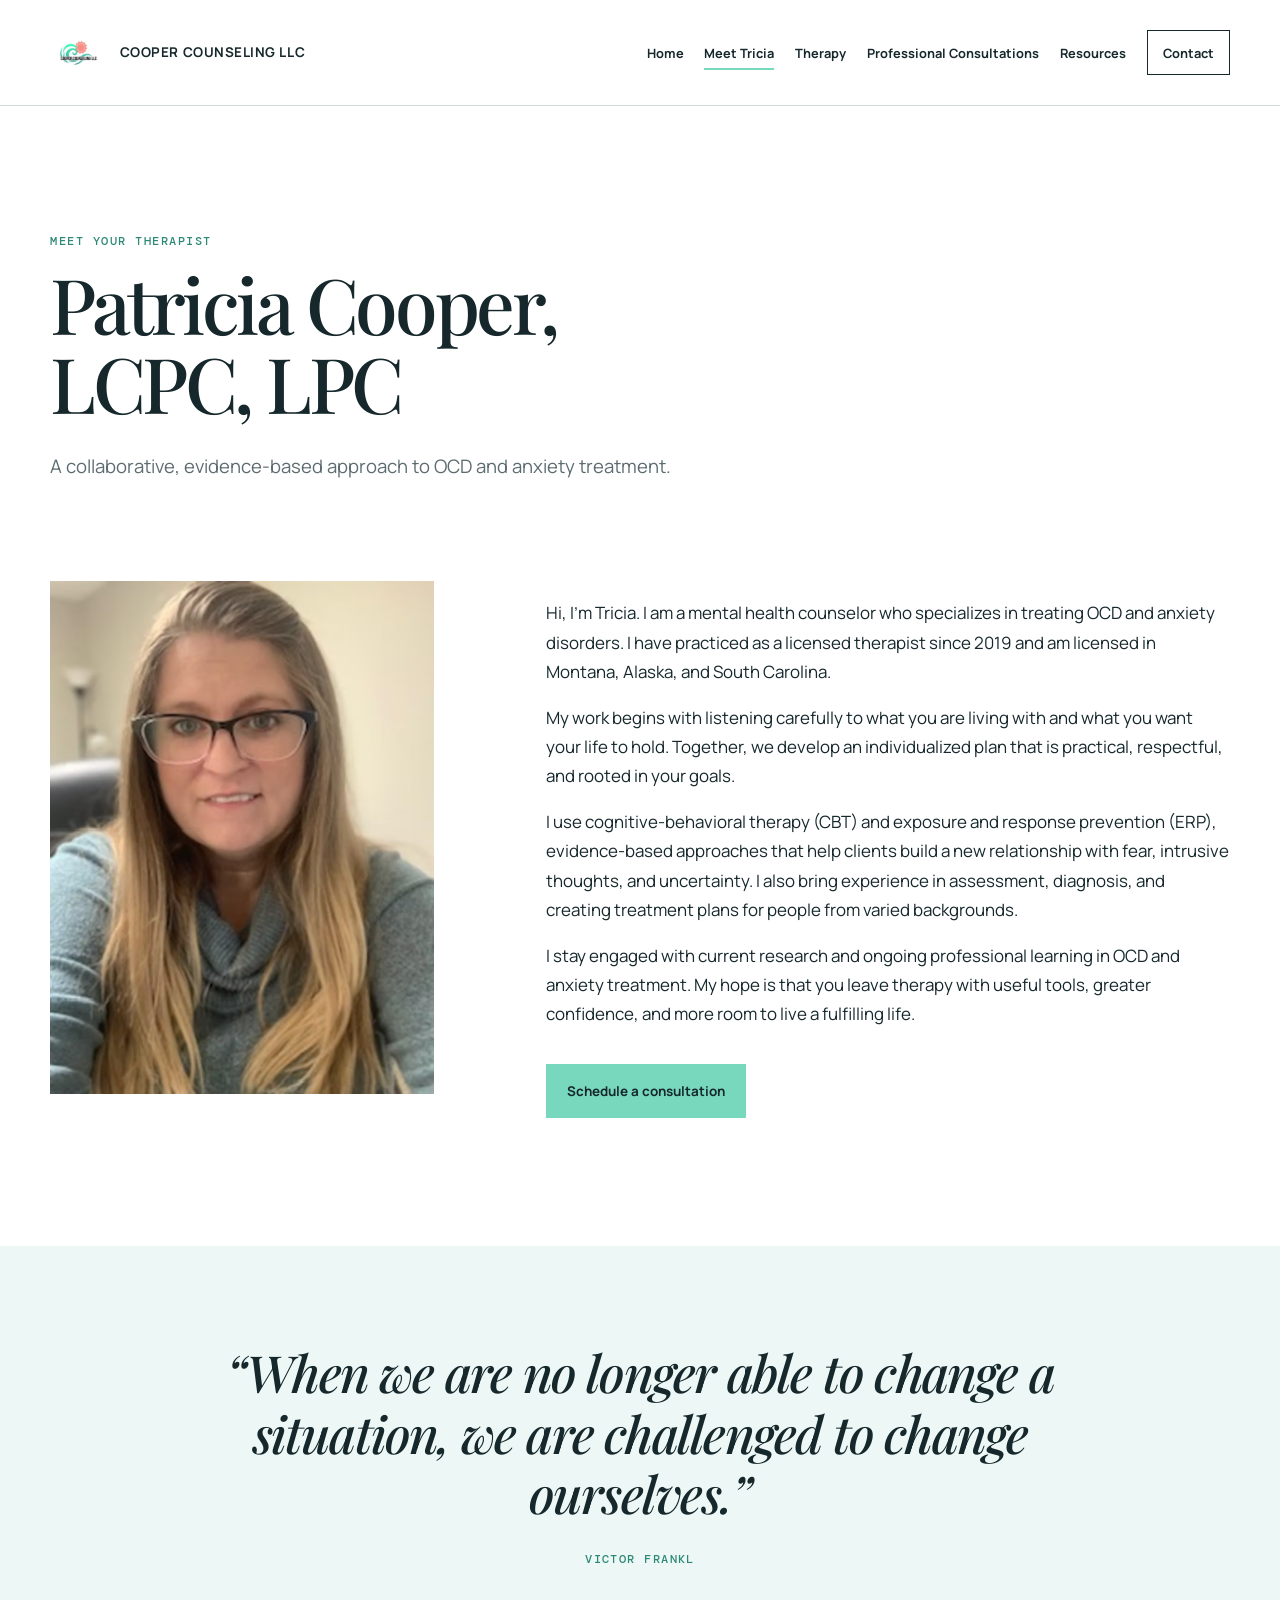
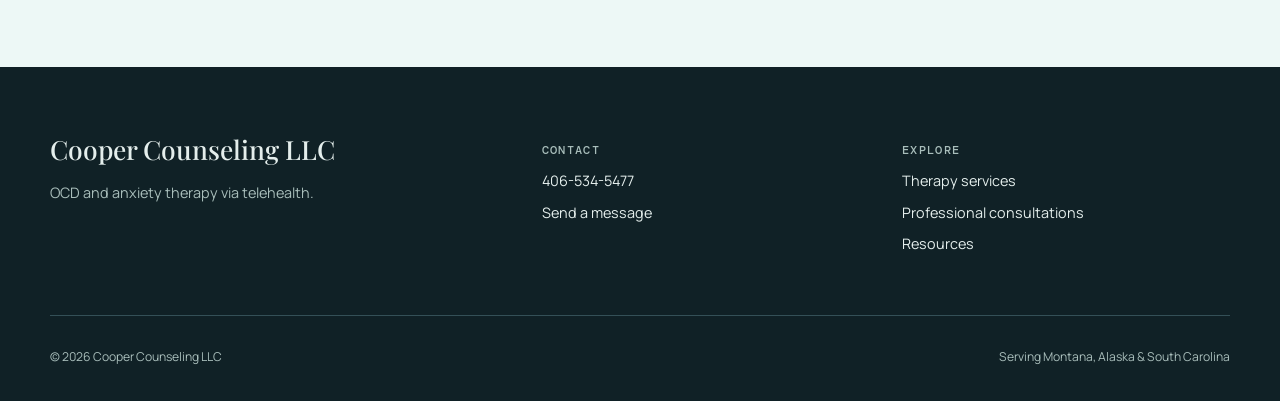
==== about.html @ 116a1104 "Build multi-page Cooper Counseling website redesign" ====
<!doctype html><html lang="en"><head><meta charset="utf-8"><meta name="viewport" content="width=device-width, initial-scale=1"><meta name="author" content="Patricia Cooper, LCPC, LPC"><meta name="description" content="Meet Patricia Cooper, LCPC, LPC, an OCD and anxiety therapist serving Montana, Alaska, and South Carolina via telehealth."><title>Meet Tricia | Cooper Counseling LLC</title><link rel="stylesheet" href="styles.css"><script defer src="script.js"></script></head><body><a class="skip-link" href="#main">Skip to content</a><header class="site-header"><a class="brand" href="index.html" aria-label="Cooper Counseling LLC home"><img src="assets/current-brand/cooper-counseling-logo.avif" alt="Cooper Counseling LLC logo"><span>Cooper Counseling LLC</span></a><button class="menu-toggle" aria-expanded="false" aria-controls="primary-nav"><span></span><span></span><span></span><span class="sr-only">Menu</span></button><nav id="primary-nav" class="primary-nav" aria-label="Primary navigation"><a href="index.html">Home</a><a class="active" href="about.html">Meet Tricia</a><a href="services.html">Therapy</a><a href="professional-consultations.html">Professional Consultations</a><a href="resources.html">Resources</a><a class="nav-cta" href="contact.html">Contact</a></nav></header><main id="main"><section class="page-hero shell"><p class="eyebrow">Meet your therapist</p><h1>Patricia Cooper,<br>LCPC, LPC</h1><p class="lead">A collaborative, evidence-based approach to OCD and anxiety treatment.</p></section><section class="shell bio-layout"><img src="assets/current-brand/patricia-cooper.avif" alt="Patricia Cooper, LCPC, LPC"><div><p>Hi, I’m Tricia. I am a mental health counselor who specializes in treating OCD and anxiety disorders. I have practiced as a licensed therapist since 2019 and am licensed in Montana, Alaska, and South Carolina.</p><p>My work begins with listening carefully to what you are living with and what you want your life to hold. Together, we develop an individualized plan that is practical, respectful, and rooted in your goals.</p><p>I use cognitive-behavioral therapy (CBT) and exposure and response prevention (ERP), evidence-based approaches that help clients build a new relationship with fear, intrusive thoughts, and uncertainty. I also bring experience in assessment, diagnosis, and creating treatment plans for people from varied backgrounds.</p><p>I stay engaged with current research and ongoing professional learning in OCD and anxiety treatment. My hope is that you leave therapy with useful tools, greater confidence, and more room to live a fulfilling life.</p><a class="button button-primary" href="contact.html">Schedule a consultation</a></div></section><section class="quote-block"><div class="shell"><p>“When we are no longer able to change a situation, we are challenged to change ourselves.”</p><cite>Victor Frankl</cite></div></section></main><footer class="site-footer"><div class="shell footer-grid"><div><a class="footer-brand" href="index.html">Cooper Counseling LLC</a><p>OCD and anxiety therapy via telehealth.</p></div><div><p class="footer-label">Contact</p><a href="tel:+14065345477">406-534-5477</a><a href="contact.html">Send a message</a></div><div><p class="footer-label">Explore</p><a href="services.html">Therapy services</a><a href="professional-consultations.html">Professional consultations</a><a href="resources.html">Resources</a></div></div><div class="shell footer-bottom"><p>© <span data-year></span> Cooper Counseling LLC</p><p>Serving Montana, Alaska &amp; South Carolina</p></div></footer></body></html>
---- styles.css ----
@import url('https://fonts.googleapis.com/css2?family=DM+Mono:wght@400;500&family=Manrope:wght@400;500;600;700&family=Playfair+Display:ital,wght@0,500;0,600;1,500&display=swap');

:root{--ink:#16282c;--muted:#5d6c70;--mint:#78d8bd;--deep-mint:#2d8976;--mist:#edf8f6;--pearl:#f8fbfa;--line:#cdddda;--white:#fff;--shell:1180px;--serif:'Playfair Display',Georgia,serif;--sans:Manrope,Arial,sans-serif;--mono:'DM Mono',monospace}*{box-sizing:border-box}html{scroll-behavior:smooth}body{margin:0;background:var(--white);color:var(--ink);font:400 1rem/1.72 var(--sans)}a{color:inherit}img{display:block;max-width:100%}.shell{width:min(var(--shell),calc(100% - 3rem));margin-inline:auto}.sr-only{position:absolute;width:1px;height:1px;margin:-1px;clip:rect(0,0,0,0);overflow:hidden}.skip-link{position:absolute;left:1rem;top:-5rem;background:var(--ink);color:#fff;padding:.65rem 1rem;z-index:30}.skip-link:focus{top:1rem}.site-header{min-height:106px;width:min(1360px,100%);padding:1rem max(2rem,calc((100% - var(--shell))/2));display:flex;align-items:center;justify-content:space-between;gap:2rem;border-bottom:1px solid var(--line);background:rgba(255,255,255,.96);position:relative;z-index:10}.brand{display:flex;align-items:center;gap:.8rem;text-decoration:none;font-weight:700;font-size:.84rem;letter-spacing:.04em;text-transform:uppercase}.brand img{width:57px;height:48px;object-fit:contain}.primary-nav{display:flex;align-items:center;gap:1.3rem;font-size:.8rem;font-weight:700}.primary-nav>a{text-decoration:none;padding:.4rem 0;position:relative}.primary-nav>a:not(.nav-cta)::after{content:"";height:2px;width:0;background:var(--mint);position:absolute;left:0;bottom:0;transition:width .2s}.primary-nav>a:hover::after,.primary-nav .active:not(.nav-cta)::after{width:100%}.nav-cta{padding:.65rem .95rem!important;border:1px solid var(--ink)}.nav-cta:hover,.nav-cta.active{background:var(--ink);color:#fff}.menu-toggle{display:none;background:none;border:0;padding:.5rem}.menu-toggle span:not(.sr-only){display:block;width:24px;height:2px;background:var(--ink);margin:5px}.hero{position:relative;min-height:650px;display:grid;align-items:center;overflow:hidden}.hero-image{position:absolute;inset:0;background:linear-gradient(90deg,rgba(12,37,38,.72),rgba(13,42,42,.31)),url('assets/current-brand/old-pier-hero.avif') center/cover}.hero-content{position:relative;color:#fff;padding:8rem 0 5rem;max-width:var(--shell)}.eyebrow{margin:0 0 1rem;color:var(--deep-mint);font:500 .73rem/1.2 var(--mono);letter-spacing:.13em;text-transform:uppercase}.hero .eyebrow{color:#b4f1dd}.hero h1,.page-hero h1{max-width:780px;margin:0;font:500 clamp(3rem,6vw,5.7rem)/1.03 var(--serif);letter-spacing:-.045em}.hero-copy{font-size:1.16rem;max-width:580px;margin:1.6rem 0 2.2rem}.button-row{display:flex;align-items:center;gap:1.25rem;flex-wrap:wrap}.button{display:inline-flex;align-items:center;justify-content:center;gap:.6rem;text-decoration:none;padding:.9rem 1.25rem;border:1px solid transparent;font-size:.84rem;font-weight:700;transition:transform .2s,background .2s}.button:hover{transform:translateY(-2px)}.button-primary{background:var(--mint);border-color:var(--mint);color:var(--ink)}.button-primary:hover{background:#9ce8d0;border-color:#9ce8d0}.button-quiet{border-color:rgba(255,255,255,.6);color:#fff}.button-light{background:#fff;color:var(--ink)}.intro{padding:9rem 0;display:grid;grid-template-columns:.86fr 1.14fr;gap:9rem}.intro h2,.section-heading h2,.feature-copy h2,.process h2,.treatment h2,.cta-panel h2,.resource-note h2{font:500 clamp(2.25rem,4vw,4rem)/1.08 var(--serif);letter-spacing:-.04em;margin:0}.intro>div:last-child{font-size:1.08rem}.text-link{font-weight:700;text-decoration:none;border-bottom:1px solid var(--ink);padding-bottom:.25rem}.soft-section{background:var(--mist);padding:7rem 0}.section-heading{max-width:660px;margin-bottom:3.4rem}.section-heading>p:last-child{color:var(--muted);font-size:1.03rem}.service-grid{display:grid;grid-template-columns:repeat(3,1fr);gap:1px;background:var(--line);border:1px solid var(--line)}.service-card{background:var(--mist);padding:2.2rem;min-height:270px;display:flex;flex-direction:column}.service-card h3{font:500 1.7rem/1.15 var(--serif);margin:.45rem 0 1rem}.service-card p:not(.service-number){color:var(--muted);margin:0 0 1.3rem}.service-card a{margin-top:auto;font-size:.84rem;font-weight:700;text-decoration:none}.service-number{font:500 .72rem var(--mono);color:var(--deep-mint);margin:0}.split-feature{padding:8rem 0;display:grid;grid-template-columns:1fr 1fr;align-items:center;gap:7rem}.split-feature img{width:100%;max-height:580px;object-fit:cover;object-position:center}.feature-copy p:not(.eyebrow){font-size:1.08rem;color:var(--muted)}.resource-strip{background:var(--ink);color:#fff;padding:4.4rem 0}.strip-layout{display:flex;align-items:center;justify-content:space-between;gap:2rem}.strip-layout h2{font:500 clamp(2rem,3vw,3.2rem)/1.1 var(--serif);margin:0;max-width:580px}.site-footer{background:#102126;color:#e4eeec;padding:4rem 0 1.3rem;font-size:.9rem}.footer-grid{display:grid;grid-template-columns:1.4fr 1fr 1fr;gap:2rem;padding-bottom:3.2rem}.footer-brand{display:block;font:500 1.65rem var(--serif);text-decoration:none}.footer-grid p{color:#a9bebb}.footer-grid a:not(.footer-brand){display:block;margin:.42rem 0;text-decoration:none}.footer-label{font:500 .72rem var(--mono)!important;letter-spacing:.12em;text-transform:uppercase}.footer-bottom{border-top:1px solid #345057;padding-top:1.2rem;display:flex;justify-content:space-between;color:#a9bebb;font-size:.76rem}.page-hero{padding:8rem 0 5rem}.page-hero .lead{max-width:650px;color:var(--muted);font-size:1.16rem;margin-top:1.8rem}.bio-layout{display:grid;grid-template-columns:minmax(280px,.72fr) 1.28fr;gap:7rem;padding-bottom:8rem}.bio-layout img{width:100%;max-height:650px;object-fit:cover}.bio-layout>div{font-size:1.06rem}.bio-layout .button{margin-top:1.2rem}.quote-block{background:var(--mist);padding:6rem 0;text-align:center}.quote-block p{max-width:900px;margin:0 auto 1.25rem;font:italic 500 clamp(2rem,4vw,3.8rem)/1.18 var(--serif);letter-spacing:-.035em}.quote-block cite{font:500 .75rem var(--mono);color:var(--deep-mint);letter-spacing:.12em;text-transform:uppercase;font-style:normal}.process{padding:3rem 0 6rem;display:grid;grid-template-columns:.8fr 1.2fr;gap:8rem}.process p{font-size:1.05rem}.treatment{padding:6.5rem 0;max-width:880px}.treatment>p:not(.eyebrow){font-size:1.1rem;color:var(--muted)}.two-column{display:grid;grid-template-columns:1fr 1fr;gap:7rem;max-width:none}.cta-panel{margin:1rem auto 8rem;background:#d8f0e9;padding:3.5rem;display:flex;align-items:center;justify-content:space-between;gap:2rem}.professional-hero{min-height:570px}.resource-list{display:grid;grid-template-columns:1fr 1fr;gap:1.5rem;padding-bottom:7rem}.resource-list article{border:1px solid var(--line);padding:3rem}.resource-list h2{font:500 2.3rem var(--serif);margin:.2rem 0 1rem}.resource-list p:not(.eyebrow){color:var(--muted);min-height:145px}.resource-note{background:var(--mist);padding:5.5rem 0}.resource-note p:last-child{max-width:780px;font-size:1.05rem;color:var(--muted)}.contact-layout{padding:7.5rem 0;display:grid;grid-template-columns:.9fr 1.1fr;gap:7rem}.contact-layout h1{font:500 clamp(3rem,5vw,5rem)/1.04 var(--serif);letter-spacing:-.04em;margin:0}.contact-layout .lead{font-size:1.1rem}.contact-layout .lead a{font-weight:700}.contact-note{border-left:3px solid var(--mint);padding:.3rem 0 .3rem 1rem;margin-top:1.7rem;color:var(--muted);font-size:.88rem}.contact-note p{margin:0}.contact-form{padding:2.2rem;background:var(--mist)}.contact-form label{display:block;font-size:.8rem;font-weight:700;margin-bottom:1.25rem}.field-row{display:grid;grid-template-columns:1fr 1fr;gap:1rem}.contact-form input,.contact-form select,.contact-form textarea{display:block;width:100%;margin-top:.45rem;border:1px solid #b8cbc7;background:#fff;color:var(--ink);padding:.8rem;font:400 1rem var(--sans)}.contact-form input:focus,.contact-form select:focus,.contact-form textarea:focus{outline:3px solid rgba(120,216,189,.45);border-color:var(--deep-mint)}.form-guidance{font-size:.78rem;color:var(--muted);margin-top:-.5rem}.form-status{min-height:1.5rem;margin:.9rem 0 0;font-weight:700;font-size:.88rem}.form-status.error{color:#9b2134}.form-status.success{color:#176a56}
@media(max-width:900px){.site-header{padding-inline:1.5rem}.menu-toggle{display:block}.primary-nav{display:none;position:absolute;top:100%;left:0;right:0;background:#fff;padding:1.4rem 1.5rem 1.8rem;border-bottom:1px solid var(--line);flex-direction:column;align-items:stretch;gap:1rem}.primary-nav.open{display:flex}.nav-cta{text-align:center}.hero{min-height:590px}.intro,.split-feature,.bio-layout,.contact-layout{grid-template-columns:1fr;gap:3rem}.intro{padding:6rem 0}.split-feature{padding:5rem 0}.split-feature img{max-height:470px}.process{grid-template-columns:1fr;gap:1.5rem}.two-column{grid-template-columns:1fr;gap:1.5rem}.footer-grid{grid-template-columns:1fr 1fr}.resource-list{grid-template-columns:1fr}.resource-list p:not(.eyebrow){min-height:0}.contact-layout{padding:5.5rem 0}}@media(max-width:620px){.shell{width:min(100% - 2.25rem,var(--shell))}.site-header{min-height:82px;padding-inline:1.1rem}.brand span{display:none}.brand img{width:54px}.hero-content{padding:7rem 0 4rem}.hero h1,.page-hero h1{font-size:clamp(2.75rem,13vw,4.2rem)}.service-grid{grid-template-columns:1fr}.service-card{min-height:220px}.strip-layout,.cta-panel{align-items:flex-start;flex-direction:column}.footer-grid{grid-template-columns:1fr;gap:1.2rem}.footer-bottom{display:block}.page-hero{padding:5rem 0 3.5rem}.bio-layout{padding-bottom:5rem}.field-row{grid-template-columns:1fr}.contact-form{padding:1.35rem}.resource-list article{padding:2rem}.soft-section{padding:5rem 0}}
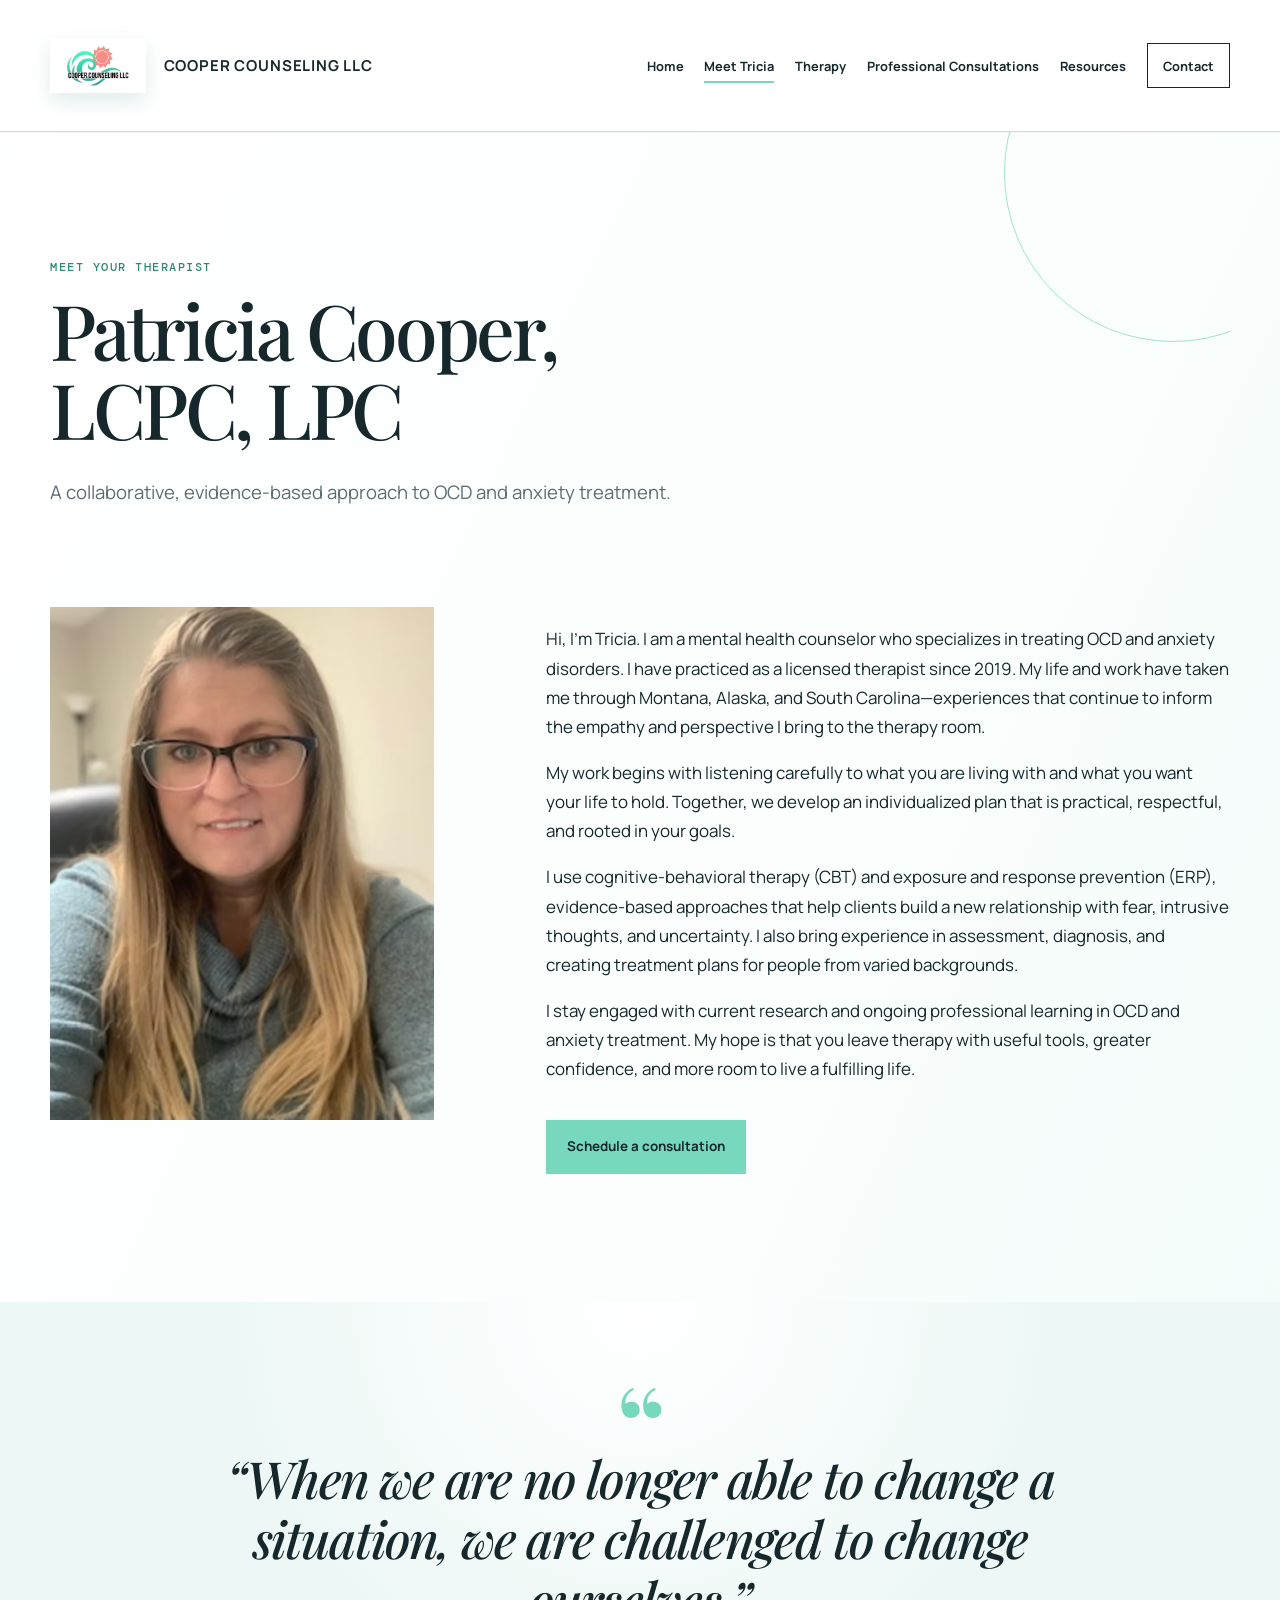
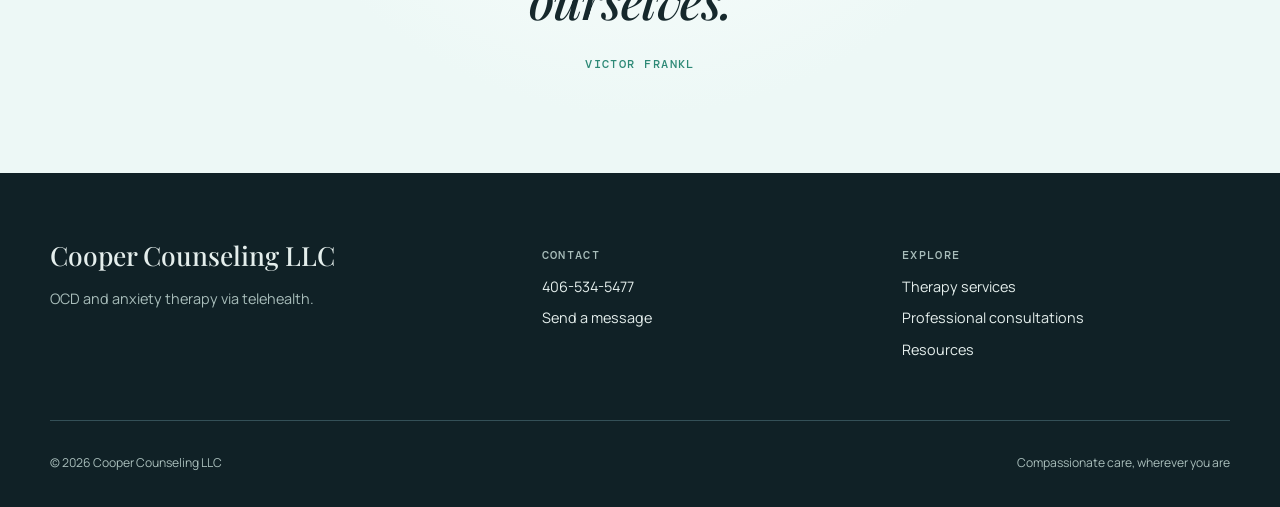
==== commit 0e857754: "Add email form delivery and search metadata assets" ====
--- a/about.html
+++ b/about.html
@@ -1 +1 @@
-<!doctype html><html lang="en"><head><meta charset="utf-8"><meta name="viewport" content="width=device-width, initial-scale=1"><meta name="author" content="Patricia Cooper, LCPC, LPC"><meta name="description" content="Meet Patricia Cooper, LCPC, LPC, an OCD and anxiety therapist serving Montana, Alaska, and South Carolina via telehealth."><title>Meet Tricia | Cooper Counseling LLC</title><link rel="stylesheet" href="styles.css"><script defer src="script.js"></script></head><body><a class="skip-link" href="#main">Skip to content</a><header class="site-header"><a class="brand" href="index.html" aria-label="Cooper Counseling LLC home"><img src="assets/current-brand/cooper-counseling-logo.avif" alt="Cooper Counseling LLC logo"><span>Cooper Counseling LLC</span></a><button class="menu-toggle" aria-expanded="false" aria-controls="primary-nav"><span></span><span></span><span></span><span class="sr-only">Menu</span></button><nav id="primary-nav" class="primary-nav" aria-label="Primary navigation"><a href="index.html">Home</a><a class="active" href="about.html">Meet Tricia</a><a href="services.html">Therapy</a><a href="professional-consultations.html">Professional Consultations</a><a href="resources.html">Resources</a><a class="nav-cta" href="contact.html">Contact</a></nav></header><main id="main"><section class="page-hero shell"><p class="eyebrow">Meet your therapist</p><h1>Patricia Cooper,<br>LCPC, LPC</h1><p class="lead">A collaborative, evidence-based approach to OCD and anxiety treatment.</p></section><section class="shell bio-layout"><img src="assets/current-brand/patricia-cooper.avif" alt="Patricia Cooper, LCPC, LPC"><div><p>Hi, I’m Tricia. I am a mental health counselor who specializes in treating OCD and anxiety disorders. I have practiced as a licensed therapist since 2019 and am licensed in Montana, Alaska, and South Carolina.</p><p>My work begins with listening carefully to what you are living with and what you want your life to hold. Together, we develop an individualized plan that is practical, respectful, and rooted in your goals.</p><p>I use cognitive-behavioral therapy (CBT) and exposure and response prevention (ERP), evidence-based approaches that help clients build a new relationship with fear, intrusive thoughts, and uncertainty. I also bring experience in assessment, diagnosis, and creating treatment plans for people from varied backgrounds.</p><p>I stay engaged with current research and ongoing professional learning in OCD and anxiety treatment. My hope is that you leave therapy with useful tools, greater confidence, and more room to live a fulfilling life.</p><a class="button button-primary" href="contact.html">Schedule a consultation</a></div></section><section class="quote-block"><div class="shell"><p>“When we are no longer able to change a situation, we are challenged to change ourselves.”</p><cite>Victor Frankl</cite></div></section></main><footer class="site-footer"><div class="shell footer-grid"><div><a class="footer-brand" href="index.html">Cooper Counseling LLC</a><p>OCD and anxiety therapy via telehealth.</p></div><div><p class="footer-label">Contact</p><a href="tel:+14065345477">406-534-5477</a><a href="contact.html">Send a message</a></div><div><p class="footer-label">Explore</p><a href="services.html">Therapy services</a><a href="professional-consultations.html">Professional consultations</a><a href="resources.html">Resources</a></div></div><div class="shell footer-bottom"><p>© <span data-year></span> Cooper Counseling LLC</p><p>Serving Montana, Alaska &amp; South Carolina</p></div></footer></body></html>
+<!doctype html><html lang="en"><head><meta charset="utf-8"><meta name="viewport" content="width=device-width, initial-scale=1"><meta name="author" content="Patricia Cooper, LCPC, LPC"><meta name="description" content="Meet Patricia Cooper, LCPC, LPC, an OCD and anxiety therapist offering compassionate telehealth care."><title>Meet Tricia | Cooper Counseling LLC</title><link rel="canonical" href="https://www.coopercounselingsc.com/about.html"><meta property="og:url" content="https://www.coopercounselingsc.com/about.html"><link rel="icon" href="favicon.ico" sizes="any"><link rel="icon" type="image/png" sizes="48x48" href="assets/site-icons/favicon-48.png"><link rel="apple-touch-icon" href="assets/site-icons/apple-touch-icon.png"><link rel="manifest" href="site.webmanifest"><meta name="theme-color" content="#16282c"><link rel="stylesheet" href="styles.css"><script defer src="script.js"></script></head><body><a class="skip-link" href="#main">Skip to content</a><header class="site-header"><a class="brand" href="index.html" aria-label="Cooper Counseling LLC home"><img src="assets/current-brand/cooper-counseling-logo.avif" alt="Cooper Counseling LLC logo"><span>Cooper Counseling LLC</span></a><button class="menu-toggle" aria-expanded="false" aria-controls="primary-nav"><span></span><span></span><span></span><span class="sr-only">Menu</span></button><nav id="primary-nav" class="primary-nav" aria-label="Primary navigation"><a href="index.html">Home</a><a class="active" href="about.html">Meet Tricia</a><a href="services.html">Therapy</a><a href="professional-consultations.html">Professional Consultations</a><a href="resources.html">Resources</a><a class="nav-cta" href="contact.html">Contact</a></nav></header><main id="main"><section class="page-hero shell"><p class="eyebrow">Meet your therapist</p><h1>Patricia Cooper,<br>LCPC, LPC</h1><p class="lead">A collaborative, evidence-based approach to OCD and anxiety treatment.</p></section><section class="shell bio-layout"><img src="assets/current-brand/patricia-cooper.avif" alt="Patricia Cooper, LCPC, LPC"><div><p>Hi, I’m Tricia. I am a mental health counselor who specializes in treating OCD and anxiety disorders. I have practiced as a licensed therapist since 2019. My life and work have taken me through Montana, Alaska, and South Carolina—experiences that continue to inform the empathy and perspective I bring to the therapy room.</p><p>My work begins with listening carefully to what you are living with and what you want your life to hold. Together, we develop an individualized plan that is practical, respectful, and rooted in your goals.</p><p>I use cognitive-behavioral therapy (CBT) and exposure and response prevention (ERP), evidence-based approaches that help clients build a new relationship with fear, intrusive thoughts, and uncertainty. I also bring experience in assessment, diagnosis, and creating treatment plans for people from varied backgrounds.</p><p>I stay engaged with current research and ongoing professional learning in OCD and anxiety treatment. My hope is that you leave therapy with useful tools, greater confidence, and more room to live a fulfilling life.</p><a class="button button-primary" href="contact.html">Schedule a consultation</a></div></section><section class="quote-block"><div class="shell"><p>“When we are no longer able to change a situation, we are challenged to change ourselves.”</p><cite>Victor Frankl</cite></div></section></main><footer class="site-footer"><div class="shell footer-grid"><div><a class="footer-brand" href="index.html">Cooper Counseling LLC</a><p>OCD and anxiety therapy via telehealth.</p></div><div><p class="footer-label">Contact</p><a href="tel:+14065345477">406-534-5477</a><a href="contact.html">Send a message</a></div><div><p class="footer-label">Explore</p><a href="services.html">Therapy services</a><a href="professional-consultations.html">Professional consultations</a><a href="resources.html">Resources</a></div></div><div class="shell footer-bottom"><p>© <span data-year></span> Cooper Counseling LLC</p><p>Compassionate care, wherever you are</p></div></footer></body></html>
--- a/styles.css
+++ b/styles.css
@@ -2,3 +2,30 @@
 
 :root{--ink:#16282c;--muted:#5d6c70;--mint:#78d8bd;--deep-mint:#2d8976;--mist:#edf8f6;--pearl:#f8fbfa;--line:#cdddda;--white:#fff;--shell:1180px;--serif:'Playfair Display',Georgia,serif;--sans:Manrope,Arial,sans-serif;--mono:'DM Mono',monospace}*{box-sizing:border-box}html{scroll-behavior:smooth}body{margin:0;background:var(--white);color:var(--ink);font:400 1rem/1.72 var(--sans)}a{color:inherit}img{display:block;max-width:100%}.shell{width:min(var(--shell),calc(100% - 3rem));margin-inline:auto}.sr-only{position:absolute;width:1px;height:1px;margin:-1px;clip:rect(0,0,0,0);overflow:hidden}.skip-link{position:absolute;left:1rem;top:-5rem;background:var(--ink);color:#fff;padding:.65rem 1rem;z-index:30}.skip-link:focus{top:1rem}.site-header{min-height:106px;width:min(1360px,100%);padding:1rem max(2rem,calc((100% - var(--shell))/2));display:flex;align-items:center;justify-content:space-between;gap:2rem;border-bottom:1px solid var(--line);background:rgba(255,255,255,.96);position:relative;z-index:10}.brand{display:flex;align-items:center;gap:.8rem;text-decoration:none;font-weight:700;font-size:.84rem;letter-spacing:.04em;text-transform:uppercase}.brand img{width:57px;height:48px;object-fit:contain}.primary-nav{display:flex;align-items:center;gap:1.3rem;font-size:.8rem;font-weight:700}.primary-nav>a{text-decoration:none;padding:.4rem 0;position:relative}.primary-nav>a:not(.nav-cta)::after{content:"";height:2px;width:0;background:var(--mint);position:absolute;left:0;bottom:0;transition:width .2s}.primary-nav>a:hover::after,.primary-nav .active:not(.nav-cta)::after{width:100%}.nav-cta{padding:.65rem .95rem!important;border:1px solid var(--ink)}.nav-cta:hover,.nav-cta.active{background:var(--ink);color:#fff}.menu-toggle{display:none;background:none;border:0;padding:.5rem}.menu-toggle span:not(.sr-only){display:block;width:24px;height:2px;background:var(--ink);margin:5px}.hero{position:relative;min-height:650px;display:grid;align-items:center;overflow:hidden}.hero-image{position:absolute;inset:0;background:linear-gradient(90deg,rgba(12,37,38,.72),rgba(13,42,42,.31)),url('assets/current-brand/old-pier-hero.avif') center/cover}.hero-content{position:relative;color:#fff;padding:8rem 0 5rem;max-width:var(--shell)}.eyebrow{margin:0 0 1rem;color:var(--deep-mint);font:500 .73rem/1.2 var(--mono);letter-spacing:.13em;text-transform:uppercase}.hero .eyebrow{color:#b4f1dd}.hero h1,.page-hero h1{max-width:780px;margin:0;font:500 clamp(3rem,6vw,5.7rem)/1.03 var(--serif);letter-spacing:-.045em}.hero-copy{font-size:1.16rem;max-width:580px;margin:1.6rem 0 2.2rem}.button-row{display:flex;align-items:center;gap:1.25rem;flex-wrap:wrap}.button{display:inline-flex;align-items:center;justify-content:center;gap:.6rem;text-decoration:none;padding:.9rem 1.25rem;border:1px solid transparent;font-size:.84rem;font-weight:700;transition:transform .2s,background .2s}.button:hover{transform:translateY(-2px)}.button-primary{background:var(--mint);border-color:var(--mint);color:var(--ink)}.button-primary:hover{background:#9ce8d0;border-color:#9ce8d0}.button-quiet{border-color:rgba(255,255,255,.6);color:#fff}.button-light{background:#fff;color:var(--ink)}.intro{padding:9rem 0;display:grid;grid-template-columns:.86fr 1.14fr;gap:9rem}.intro h2,.section-heading h2,.feature-copy h2,.process h2,.treatment h2,.cta-panel h2,.resource-note h2{font:500 clamp(2.25rem,4vw,4rem)/1.08 var(--serif);letter-spacing:-.04em;margin:0}.intro>div:last-child{font-size:1.08rem}.text-link{font-weight:700;text-decoration:none;border-bottom:1px solid var(--ink);padding-bottom:.25rem}.soft-section{background:var(--mist);padding:7rem 0}.section-heading{max-width:660px;margin-bottom:3.4rem}.section-heading>p:last-child{color:var(--muted);font-size:1.03rem}.service-grid{display:grid;grid-template-columns:repeat(3,1fr);gap:1px;background:var(--line);border:1px solid var(--line)}.service-card{background:var(--mist);padding:2.2rem;min-height:270px;display:flex;flex-direction:column}.service-card h3{font:500 1.7rem/1.15 var(--serif);margin:.45rem 0 1rem}.service-card p:not(.service-number){color:var(--muted);margin:0 0 1.3rem}.service-card a{margin-top:auto;font-size:.84rem;font-weight:700;text-decoration:none}.service-number{font:500 .72rem var(--mono);color:var(--deep-mint);margin:0}.split-feature{padding:8rem 0;display:grid;grid-template-columns:1fr 1fr;align-items:center;gap:7rem}.split-feature img{width:100%;max-height:580px;object-fit:cover;object-position:center}.feature-copy p:not(.eyebrow){font-size:1.08rem;color:var(--muted)}.resource-strip{background:var(--ink);color:#fff;padding:4.4rem 0}.strip-layout{display:flex;align-items:center;justify-content:space-between;gap:2rem}.strip-layout h2{font:500 clamp(2rem,3vw,3.2rem)/1.1 var(--serif);margin:0;max-width:580px}.site-footer{background:#102126;color:#e4eeec;padding:4rem 0 1.3rem;font-size:.9rem}.footer-grid{display:grid;grid-template-columns:1.4fr 1fr 1fr;gap:2rem;padding-bottom:3.2rem}.footer-brand{display:block;font:500 1.65rem var(--serif);text-decoration:none}.footer-grid p{color:#a9bebb}.footer-grid a:not(.footer-brand){display:block;margin:.42rem 0;text-decoration:none}.footer-label{font:500 .72rem var(--mono)!important;letter-spacing:.12em;text-transform:uppercase}.footer-bottom{border-top:1px solid #345057;padding-top:1.2rem;display:flex;justify-content:space-between;color:#a9bebb;font-size:.76rem}.page-hero{padding:8rem 0 5rem}.page-hero .lead{max-width:650px;color:var(--muted);font-size:1.16rem;margin-top:1.8rem}.bio-layout{display:grid;grid-template-columns:minmax(280px,.72fr) 1.28fr;gap:7rem;padding-bottom:8rem}.bio-layout img{width:100%;max-height:650px;object-fit:cover}.bio-layout>div{font-size:1.06rem}.bio-layout .button{margin-top:1.2rem}.quote-block{background:var(--mist);padding:6rem 0;text-align:center}.quote-block p{max-width:900px;margin:0 auto 1.25rem;font:italic 500 clamp(2rem,4vw,3.8rem)/1.18 var(--serif);letter-spacing:-.035em}.quote-block cite{font:500 .75rem var(--mono);color:var(--deep-mint);letter-spacing:.12em;text-transform:uppercase;font-style:normal}.process{padding:3rem 0 6rem;display:grid;grid-template-columns:.8fr 1.2fr;gap:8rem}.process p{font-size:1.05rem}.treatment{padding:6.5rem 0;max-width:880px}.treatment>p:not(.eyebrow){font-size:1.1rem;color:var(--muted)}.two-column{display:grid;grid-template-columns:1fr 1fr;gap:7rem;max-width:none}.cta-panel{margin:1rem auto 8rem;background:#d8f0e9;padding:3.5rem;display:flex;align-items:center;justify-content:space-between;gap:2rem}.professional-hero{min-height:570px}.resource-list{display:grid;grid-template-columns:1fr 1fr;gap:1.5rem;padding-bottom:7rem}.resource-list article{border:1px solid var(--line);padding:3rem}.resource-list h2{font:500 2.3rem var(--serif);margin:.2rem 0 1rem}.resource-list p:not(.eyebrow){color:var(--muted);min-height:145px}.resource-note{background:var(--mist);padding:5.5rem 0}.resource-note p:last-child{max-width:780px;font-size:1.05rem;color:var(--muted)}.contact-layout{padding:7.5rem 0;display:grid;grid-template-columns:.9fr 1.1fr;gap:7rem}.contact-layout h1{font:500 clamp(3rem,5vw,5rem)/1.04 var(--serif);letter-spacing:-.04em;margin:0}.contact-layout .lead{font-size:1.1rem}.contact-layout .lead a{font-weight:700}.contact-note{border-left:3px solid var(--mint);padding:.3rem 0 .3rem 1rem;margin-top:1.7rem;color:var(--muted);font-size:.88rem}.contact-note p{margin:0}.contact-form{padding:2.2rem;background:var(--mist)}.contact-form label{display:block;font-size:.8rem;font-weight:700;margin-bottom:1.25rem}.field-row{display:grid;grid-template-columns:1fr 1fr;gap:1rem}.contact-form input,.contact-form select,.contact-form textarea{display:block;width:100%;margin-top:.45rem;border:1px solid #b8cbc7;background:#fff;color:var(--ink);padding:.8rem;font:400 1rem var(--sans)}.contact-form input:focus,.contact-form select:focus,.contact-form textarea:focus{outline:3px solid rgba(120,216,189,.45);border-color:var(--deep-mint)}.form-guidance{font-size:.78rem;color:var(--muted);margin-top:-.5rem}.form-status{min-height:1.5rem;margin:.9rem 0 0;font-weight:700;font-size:.88rem}.form-status.error{color:#9b2134}.form-status.success{color:#176a56}
 @media(max-width:900px){.site-header{padding-inline:1.5rem}.menu-toggle{display:block}.primary-nav{display:none;position:absolute;top:100%;left:0;right:0;background:#fff;padding:1.4rem 1.5rem 1.8rem;border-bottom:1px solid var(--line);flex-direction:column;align-items:stretch;gap:1rem}.primary-nav.open{display:flex}.nav-cta{text-align:center}.hero{min-height:590px}.intro,.split-feature,.bio-layout,.contact-layout{grid-template-columns:1fr;gap:3rem}.intro{padding:6rem 0}.split-feature{padding:5rem 0}.split-feature img{max-height:470px}.process{grid-template-columns:1fr;gap:1.5rem}.two-column{grid-template-columns:1fr;gap:1.5rem}.footer-grid{grid-template-columns:1fr 1fr}.resource-list{grid-template-columns:1fr}.resource-list p:not(.eyebrow){min-height:0}.contact-layout{padding:5.5rem 0}}@media(max-width:620px){.shell{width:min(100% - 2.25rem,var(--shell))}.site-header{min-height:82px;padding-inline:1.1rem}.brand span{display:none}.brand img{width:54px}.hero-content{padding:7rem 0 4rem}.hero h1,.page-hero h1{font-size:clamp(2.75rem,13vw,4.2rem)}.service-grid{grid-template-columns:1fr}.service-card{min-height:220px}.strip-layout,.cta-panel{align-items:flex-start;flex-direction:column}.footer-grid{grid-template-columns:1fr;gap:1.2rem}.footer-bottom{display:block}.page-hero{padding:5rem 0 3.5rem}.bio-layout{padding-bottom:5rem}.field-row{grid-template-columns:1fr}.contact-form{padding:1.35rem}.resource-list article{padding:2rem}.soft-section{padding:5rem 0}}
+
+/* Elevated editorial details */
+body{background:linear-gradient(115deg,#fff 0%,#fbfefd 52%,#effbf8 100%)}
+.site-header{backdrop-filter:blur(16px);box-shadow:0 1px 0 rgba(22,40,44,.04)}
+.hero{isolation:isolate}
+.hero::before{content:"OCD  ·  ANXIETY";position:absolute;z-index:1;right:-.05em;bottom:-.28em;color:rgba(255,255,255,.12);font:500 clamp(4rem,12vw,12rem)/1 var(--serif);letter-spacing:-.08em;white-space:nowrap;pointer-events:none}
+.hero-image{transform:scale(1.03);animation:hero-breathe 16s ease-in-out infinite alternate}
+.hero::after{content:"";position:absolute;z-index:1;inset:0;pointer-events:none;background:radial-gradient(circle at 80% 19%,rgba(120,216,189,.34),transparent 21%),linear-gradient(120deg,transparent 0 55%,rgba(255,255,255,.08) 55% 55.15%,transparent 55.15%)}
+.hero-content{z-index:2}.hero h1{text-wrap:balance;text-shadow:0 10px 32px rgba(0,0,0,.18)}
+.hero-copy{border-left:2px solid var(--mint);padding-left:1.2rem}
+.button{position:relative;overflow:hidden;isolation:isolate}.button::before{content:"";position:absolute;inset:0;background:rgba(255,255,255,.22);transform:translateX(-102%);transition:transform .35s ease;z-index:-1}.button:hover::before{transform:translateX(0)}
+.intro,.split-feature,.process,.bio-layout,.contact-layout,.resource-list{position:relative}.intro::before{content:"01 / 06";position:absolute;right:0;top:2rem;color:var(--line);font:500 .7rem var(--mono);letter-spacing:.12em}
+.soft-section{position:relative;overflow:hidden}.soft-section::after{content:"";position:absolute;width:27rem;height:27rem;border:1px solid rgba(45,137,118,.16);border-radius:50%;right:-12rem;bottom:-18rem;pointer-events:none}.service-card{transition:transform .35s ease,box-shadow .35s ease,background .35s ease}.service-card:hover{transform:translateY(-10px);background:#fff;box-shadow:0 22px 48px rgba(31,86,77,.14)}
+.split-feature img{box-shadow:20px 20px 0 #d8f0e9;transition:transform .5s ease,box-shadow .5s ease}.split-feature:hover img{transform:translate(-5px,-5px);box-shadow:30px 30px 0 #a9e6d5}
+.resource-strip{background:linear-gradient(118deg,#102126,#1d4745 62%,#2c766a)}.resource-strip::before{content:"";display:block;position:absolute}.page-hero{position:relative;overflow:hidden}.page-hero::after{content:"";position:absolute;width:21rem;height:21rem;border:1px solid var(--mint);border-radius:50%;right:-7rem;top:-8rem;opacity:.7;pointer-events:none}.page-hero h1{position:relative;z-index:1}.page-hero .eyebrow{position:relative;z-index:1}
+.quote-block{background:radial-gradient(circle at 50% 0,#fff 0%,var(--mist) 52%)}.quote-block p::before{content:"“";display:block;color:var(--mint);font:600 7rem/.45 var(--serif)}
+.cta-panel{background:linear-gradient(118deg,#d8f0e9,#d4f7ed);border-left:5px solid var(--deep-mint);box-shadow:0 22px 45px rgba(31,86,77,.1)}
+.contact-form{box-shadow:0 18px 50px rgba(31,86,77,.11);border-top:4px solid var(--mint)}
+.form-honeypot{position:absolute!important;left:-10000px!important;width:1px!important;height:1px!important;overflow:hidden!important}.contact-form button:disabled{cursor:wait;opacity:.7}
+.resource-list article{transition:transform .3s ease,box-shadow .3s ease}.resource-list article:hover{transform:translateY(-6px);box-shadow:0 18px 38px rgba(31,86,77,.12)}
+[data-reveal]{opacity:0;transform:translateY(22px);transition:opacity .65s ease,transform .65s cubic-bezier(.2,.7,.2,1)}[data-reveal].is-visible{opacity:1;transform:translateY(0)}
+@keyframes hero-breathe{to{transform:scale(1.09) translateX(-.5%)}}@media(prefers-reduced-motion:reduce){*,*::before,*::after{scroll-behavior:auto!important;animation-duration:.01ms!important;transition-duration:.01ms!important}}
+@media(max-width:620px){.hero::before{font-size:4.5rem;right:-1.5rem;bottom:-.12rem}.intro::before{display:none}.split-feature img{box-shadow:12px 12px 0 #d8f0e9}.page-hero::after{width:13rem;height:13rem;right:-5rem;top:-5rem}}
+
+/* The logo is deliberately treated as a primary brand element. */
+.site-header{min-height:132px}.brand{gap:1.1rem;font-size:.94rem;letter-spacing:.055em}.brand img{width:96px;height:92px;filter:drop-shadow(0 8px 10px rgba(45,137,118,.15));transition:transform .3s ease,filter .3s ease}.brand:hover img{transform:rotate(-3deg) scale(1.06);filter:drop-shadow(0 12px 15px rgba(45,137,118,.24))}
+@media(max-width:620px){.site-header{min-height:96px}.brand img{width:74px;height:68px}}
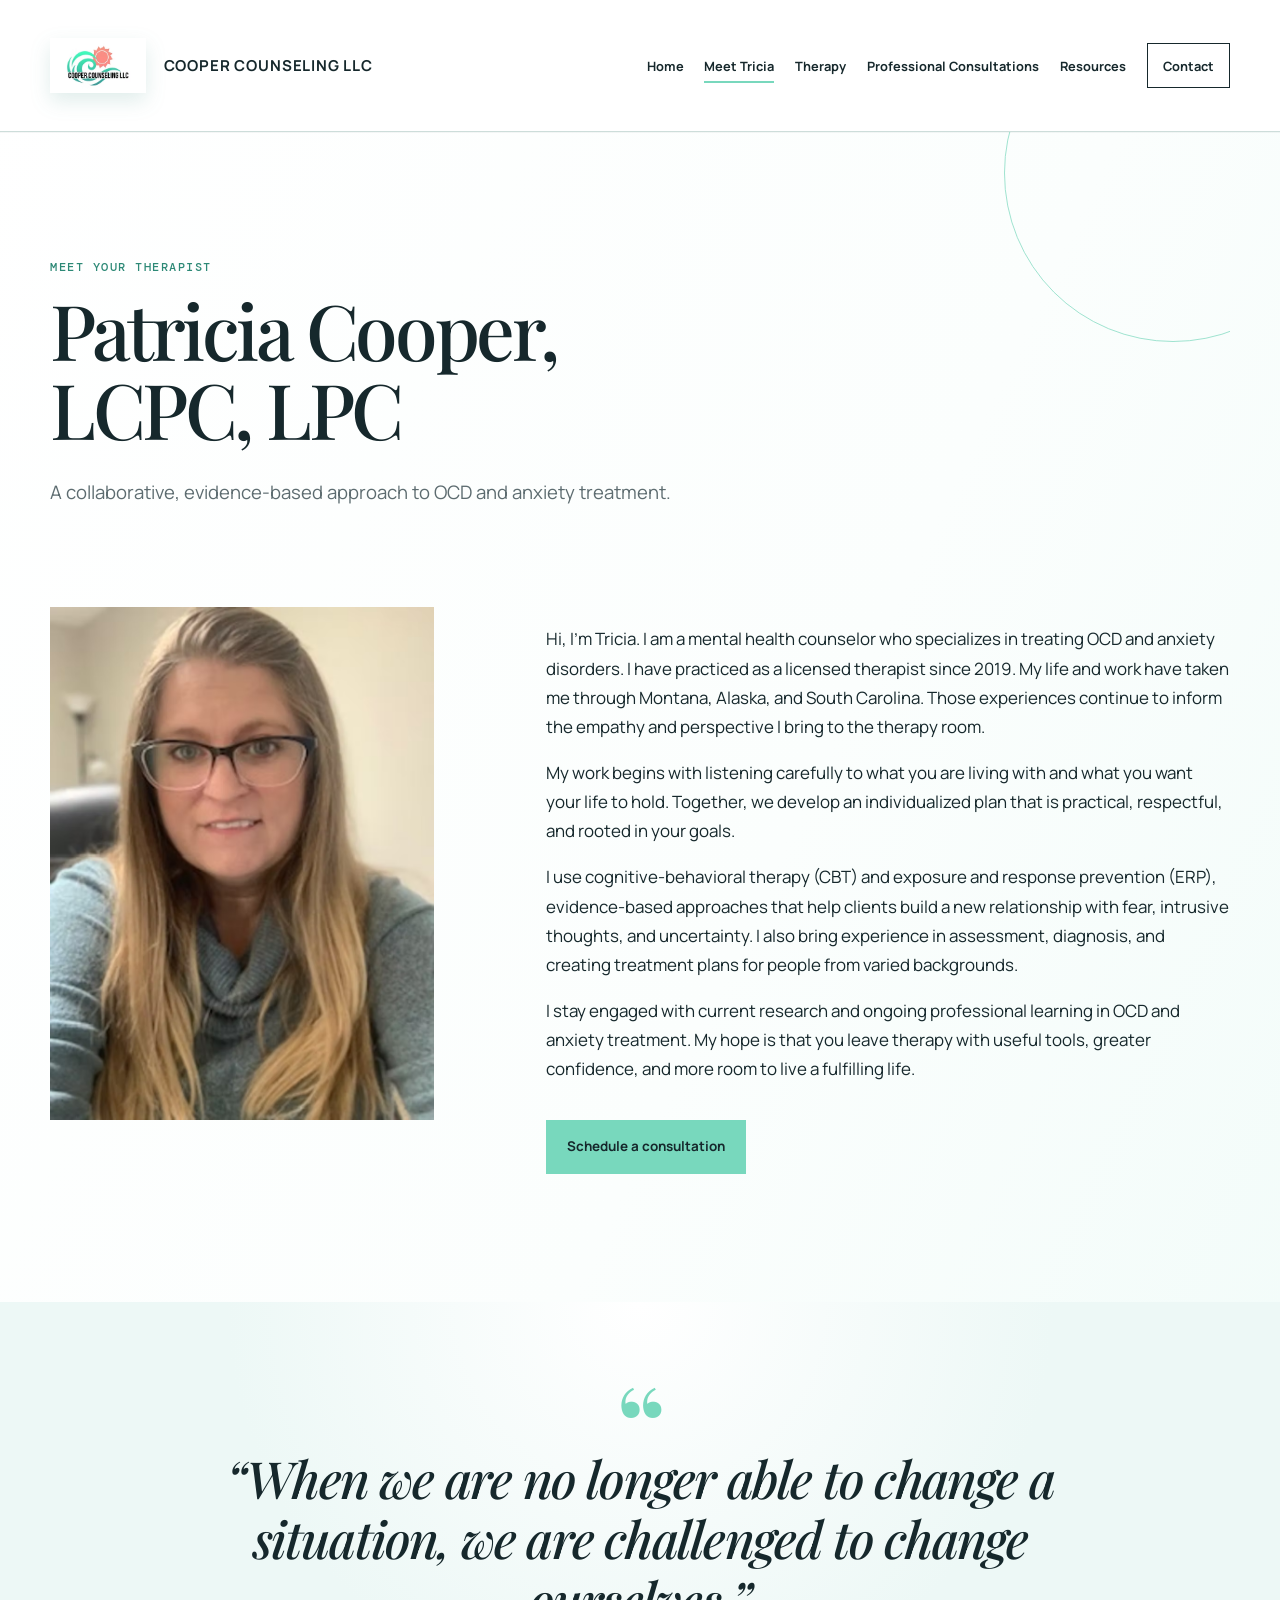
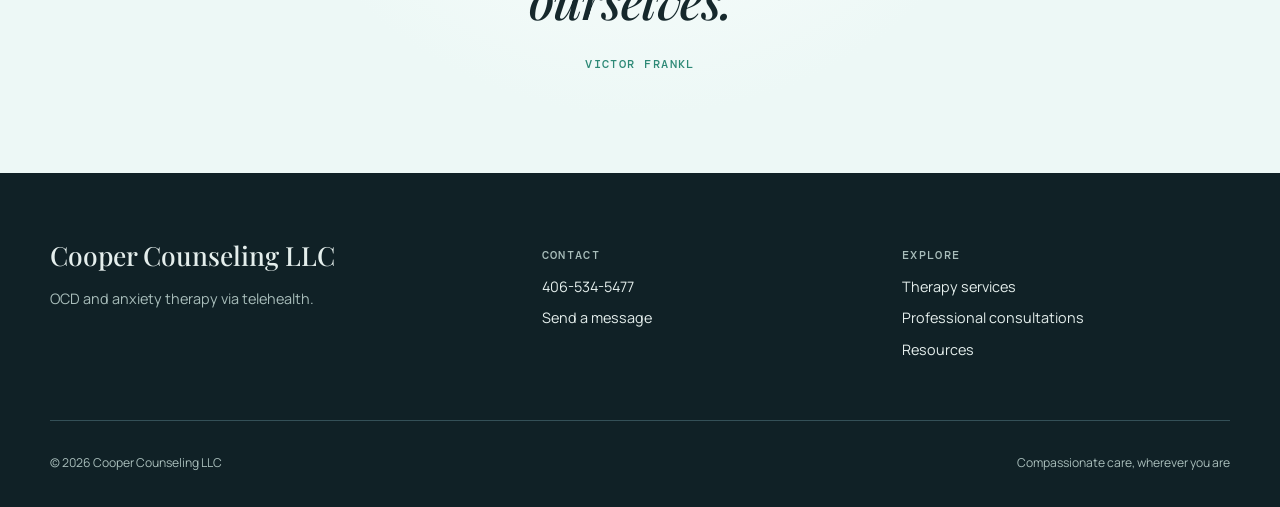
==== commit 471ace10: "Remove em dashes from site copy" ====
--- a/about.html
+++ b/about.html
@@ -1 +1 @@
-<!doctype html><html lang="en"><head><meta charset="utf-8"><meta name="viewport" content="width=device-width, initial-scale=1"><meta name="author" content="Patricia Cooper, LCPC, LPC"><meta name="description" content="Meet Patricia Cooper, LCPC, LPC, an OCD and anxiety therapist offering compassionate telehealth care."><title>Meet Tricia | Cooper Counseling LLC</title><link rel="canonical" href="https://www.coopercounselingsc.com/about.html"><meta property="og:url" content="https://www.coopercounselingsc.com/about.html"><link rel="icon" href="favicon.ico" sizes="any"><link rel="icon" type="image/png" sizes="48x48" href="assets/site-icons/favicon-48.png"><link rel="apple-touch-icon" href="assets/site-icons/apple-touch-icon.png"><link rel="manifest" href="site.webmanifest"><meta name="theme-color" content="#16282c"><link rel="stylesheet" href="styles.css"><script defer src="script.js"></script></head><body><a class="skip-link" href="#main">Skip to content</a><header class="site-header"><a class="brand" href="index.html" aria-label="Cooper Counseling LLC home"><img src="assets/current-brand/cooper-counseling-logo.avif" alt="Cooper Counseling LLC logo"><span>Cooper Counseling LLC</span></a><button class="menu-toggle" aria-expanded="false" aria-controls="primary-nav"><span></span><span></span><span></span><span class="sr-only">Menu</span></button><nav id="primary-nav" class="primary-nav" aria-label="Primary navigation"><a href="index.html">Home</a><a class="active" href="about.html">Meet Tricia</a><a href="services.html">Therapy</a><a href="professional-consultations.html">Professional Consultations</a><a href="resources.html">Resources</a><a class="nav-cta" href="contact.html">Contact</a></nav></header><main id="main"><section class="page-hero shell"><p class="eyebrow">Meet your therapist</p><h1>Patricia Cooper,<br>LCPC, LPC</h1><p class="lead">A collaborative, evidence-based approach to OCD and anxiety treatment.</p></section><section class="shell bio-layout"><img src="assets/current-brand/patricia-cooper.avif" alt="Patricia Cooper, LCPC, LPC"><div><p>Hi, I’m Tricia. I am a mental health counselor who specializes in treating OCD and anxiety disorders. I have practiced as a licensed therapist since 2019. My life and work have taken me through Montana, Alaska, and South Carolina—experiences that continue to inform the empathy and perspective I bring to the therapy room.</p><p>My work begins with listening carefully to what you are living with and what you want your life to hold. Together, we develop an individualized plan that is practical, respectful, and rooted in your goals.</p><p>I use cognitive-behavioral therapy (CBT) and exposure and response prevention (ERP), evidence-based approaches that help clients build a new relationship with fear, intrusive thoughts, and uncertainty. I also bring experience in assessment, diagnosis, and creating treatment plans for people from varied backgrounds.</p><p>I stay engaged with current research and ongoing professional learning in OCD and anxiety treatment. My hope is that you leave therapy with useful tools, greater confidence, and more room to live a fulfilling life.</p><a class="button button-primary" href="contact.html">Schedule a consultation</a></div></section><section class="quote-block"><div class="shell"><p>“When we are no longer able to change a situation, we are challenged to change ourselves.”</p><cite>Victor Frankl</cite></div></section></main><footer class="site-footer"><div class="shell footer-grid"><div><a class="footer-brand" href="index.html">Cooper Counseling LLC</a><p>OCD and anxiety therapy via telehealth.</p></div><div><p class="footer-label">Contact</p><a href="tel:+14065345477">406-534-5477</a><a href="contact.html">Send a message</a></div><div><p class="footer-label">Explore</p><a href="services.html">Therapy services</a><a href="professional-consultations.html">Professional consultations</a><a href="resources.html">Resources</a></div></div><div class="shell footer-bottom"><p>© <span data-year></span> Cooper Counseling LLC</p><p>Compassionate care, wherever you are</p></div></footer></body></html>
+<!doctype html><html lang="en"><head><meta charset="utf-8"><meta name="viewport" content="width=device-width, initial-scale=1"><meta name="author" content="Patricia Cooper, LCPC, LPC"><meta name="description" content="Meet Patricia Cooper, LCPC, LPC, an OCD and anxiety therapist offering compassionate telehealth care."><title>Meet Tricia | Cooper Counseling LLC</title><link rel="canonical" href="https://www.coopercounselingsc.com/about.html"><meta property="og:url" content="https://www.coopercounselingsc.com/about.html"><link rel="icon" href="favicon.ico" sizes="any"><link rel="icon" type="image/png" sizes="48x48" href="assets/site-icons/favicon-48.png"><link rel="apple-touch-icon" href="assets/site-icons/apple-touch-icon.png"><link rel="manifest" href="site.webmanifest"><meta name="theme-color" content="#16282c"><link rel="stylesheet" href="styles.css"><script defer src="script.js"></script></head><body><a class="skip-link" href="#main">Skip to content</a><header class="site-header"><a class="brand" href="index.html" aria-label="Cooper Counseling LLC home"><img src="assets/current-brand/cooper-counseling-logo.avif" alt="Cooper Counseling LLC logo"><span>Cooper Counseling LLC</span></a><button class="menu-toggle" aria-expanded="false" aria-controls="primary-nav"><span></span><span></span><span></span><span class="sr-only">Menu</span></button><nav id="primary-nav" class="primary-nav" aria-label="Primary navigation"><a href="index.html">Home</a><a class="active" href="about.html">Meet Tricia</a><a href="services.html">Therapy</a><a href="professional-consultations.html">Professional Consultations</a><a href="resources.html">Resources</a><a class="nav-cta" href="contact.html">Contact</a></nav></header><main id="main"><section class="page-hero shell"><p class="eyebrow">Meet your therapist</p><h1>Patricia Cooper,<br>LCPC, LPC</h1><p class="lead">A collaborative, evidence-based approach to OCD and anxiety treatment.</p></section><section class="shell bio-layout"><img src="assets/current-brand/patricia-cooper.avif" alt="Patricia Cooper, LCPC, LPC"><div><p>Hi, I’m Tricia. I am a mental health counselor who specializes in treating OCD and anxiety disorders. I have practiced as a licensed therapist since 2019. My life and work have taken me through Montana, Alaska, and South Carolina. Those experiences continue to inform the empathy and perspective I bring to the therapy room.</p><p>My work begins with listening carefully to what you are living with and what you want your life to hold. Together, we develop an individualized plan that is practical, respectful, and rooted in your goals.</p><p>I use cognitive-behavioral therapy (CBT) and exposure and response prevention (ERP), evidence-based approaches that help clients build a new relationship with fear, intrusive thoughts, and uncertainty. I also bring experience in assessment, diagnosis, and creating treatment plans for people from varied backgrounds.</p><p>I stay engaged with current research and ongoing professional learning in OCD and anxiety treatment. My hope is that you leave therapy with useful tools, greater confidence, and more room to live a fulfilling life.</p><a class="button button-primary" href="contact.html">Schedule a consultation</a></div></section><section class="quote-block"><div class="shell"><p>“When we are no longer able to change a situation, we are challenged to change ourselves.”</p><cite>Victor Frankl</cite></div></section></main><footer class="site-footer"><div class="shell footer-grid"><div><a class="footer-brand" href="index.html">Cooper Counseling LLC</a><p>OCD and anxiety therapy via telehealth.</p></div><div><p class="footer-label">Contact</p><a href="tel:+14065345477">406-534-5477</a><a href="contact.html">Send a message</a></div><div><p class="footer-label">Explore</p><a href="services.html">Therapy services</a><a href="professional-consultations.html">Professional consultations</a><a href="resources.html">Resources</a></div></div><div class="shell footer-bottom"><p>© <span data-year></span> Cooper Counseling LLC</p><p>Compassionate care, wherever you are</p></div></footer></body></html>
--- a/styles.css
+++ b/styles.css
@@ -29,3 +29,8 @@
 /* The logo is deliberately treated as a primary brand element. */
 .site-header{min-height:132px}.brand{gap:1.1rem;font-size:.94rem;letter-spacing:.055em}.brand img{width:96px;height:92px;filter:drop-shadow(0 8px 10px rgba(45,137,118,.15));transition:transform .3s ease,filter .3s ease}.brand:hover img{transform:rotate(-3deg) scale(1.06);filter:drop-shadow(0 12px 15px rgba(45,137,118,.24))}
 @media(max-width:620px){.site-header{min-height:96px}.brand img{width:74px;height:68px}}
+
+/* Therapy audiences and treatment approaches */
+.audience-section{padding-block:7rem}.audience-grid{display:grid;grid-template-columns:repeat(3,1fr);gap:1.25rem}.audience-card{position:relative;min-height:285px;padding:2.2rem;background:rgba(255,255,255,.86);border:1px solid rgba(45,137,118,.18);box-shadow:0 16px 35px rgba(31,86,77,.07);transition:transform .3s ease,box-shadow .3s ease}.audience-card:hover{transform:translateY(-6px);box-shadow:0 22px 44px rgba(31,86,77,.13)}.audience-card h3{margin:.5rem 0 1rem;font:500 1.7rem/1.15 var(--serif)}.audience-card p:not(.service-number){margin:0;color:var(--muted)}.support-note{max-width:920px;margin:1.6rem auto 0;padding:1.2rem 1.45rem;background:rgba(255,255,255,.72);border-left:4px solid var(--deep-mint);color:var(--muted)}.support-note strong{color:var(--ink)}.treatment-feature{position:relative}.treatment-feature::before{content:"I-CBT";position:absolute;right:0;top:2.5rem;color:rgba(45,137,118,.08);font:600 clamp(5rem,14vw,10rem)/1 var(--serif);letter-spacing:-.07em;pointer-events:none}.treatment-feature>*{position:relative}.deep-section{position:relative;overflow:hidden;padding:1rem 0;background:linear-gradient(120deg,#102126,#1d4745 60%,#2b7468);color:#fff}.deep-section::after{content:"ACT";position:absolute;right:-.03em;bottom:-.2em;color:rgba(255,255,255,.055);font:600 clamp(8rem,22vw,17rem)/1 var(--serif);letter-spacing:-.08em;pointer-events:none}.deep-section .treatment{position:relative;z-index:1}.deep-section .eyebrow{color:#b4f1dd}.deep-section .treatment>p:not(.eyebrow){color:#dceae7}
+@media(max-width:900px){.audience-grid{grid-template-columns:1fr}.audience-card{min-height:0}.treatment-feature::before{top:1rem}}
+@media(max-width:620px){.audience-section{padding-block:5rem}.audience-card{padding:1.7rem}.support-note{margin-top:1.25rem}.deep-section{padding:0}.treatment-feature::before{font-size:4.5rem}}
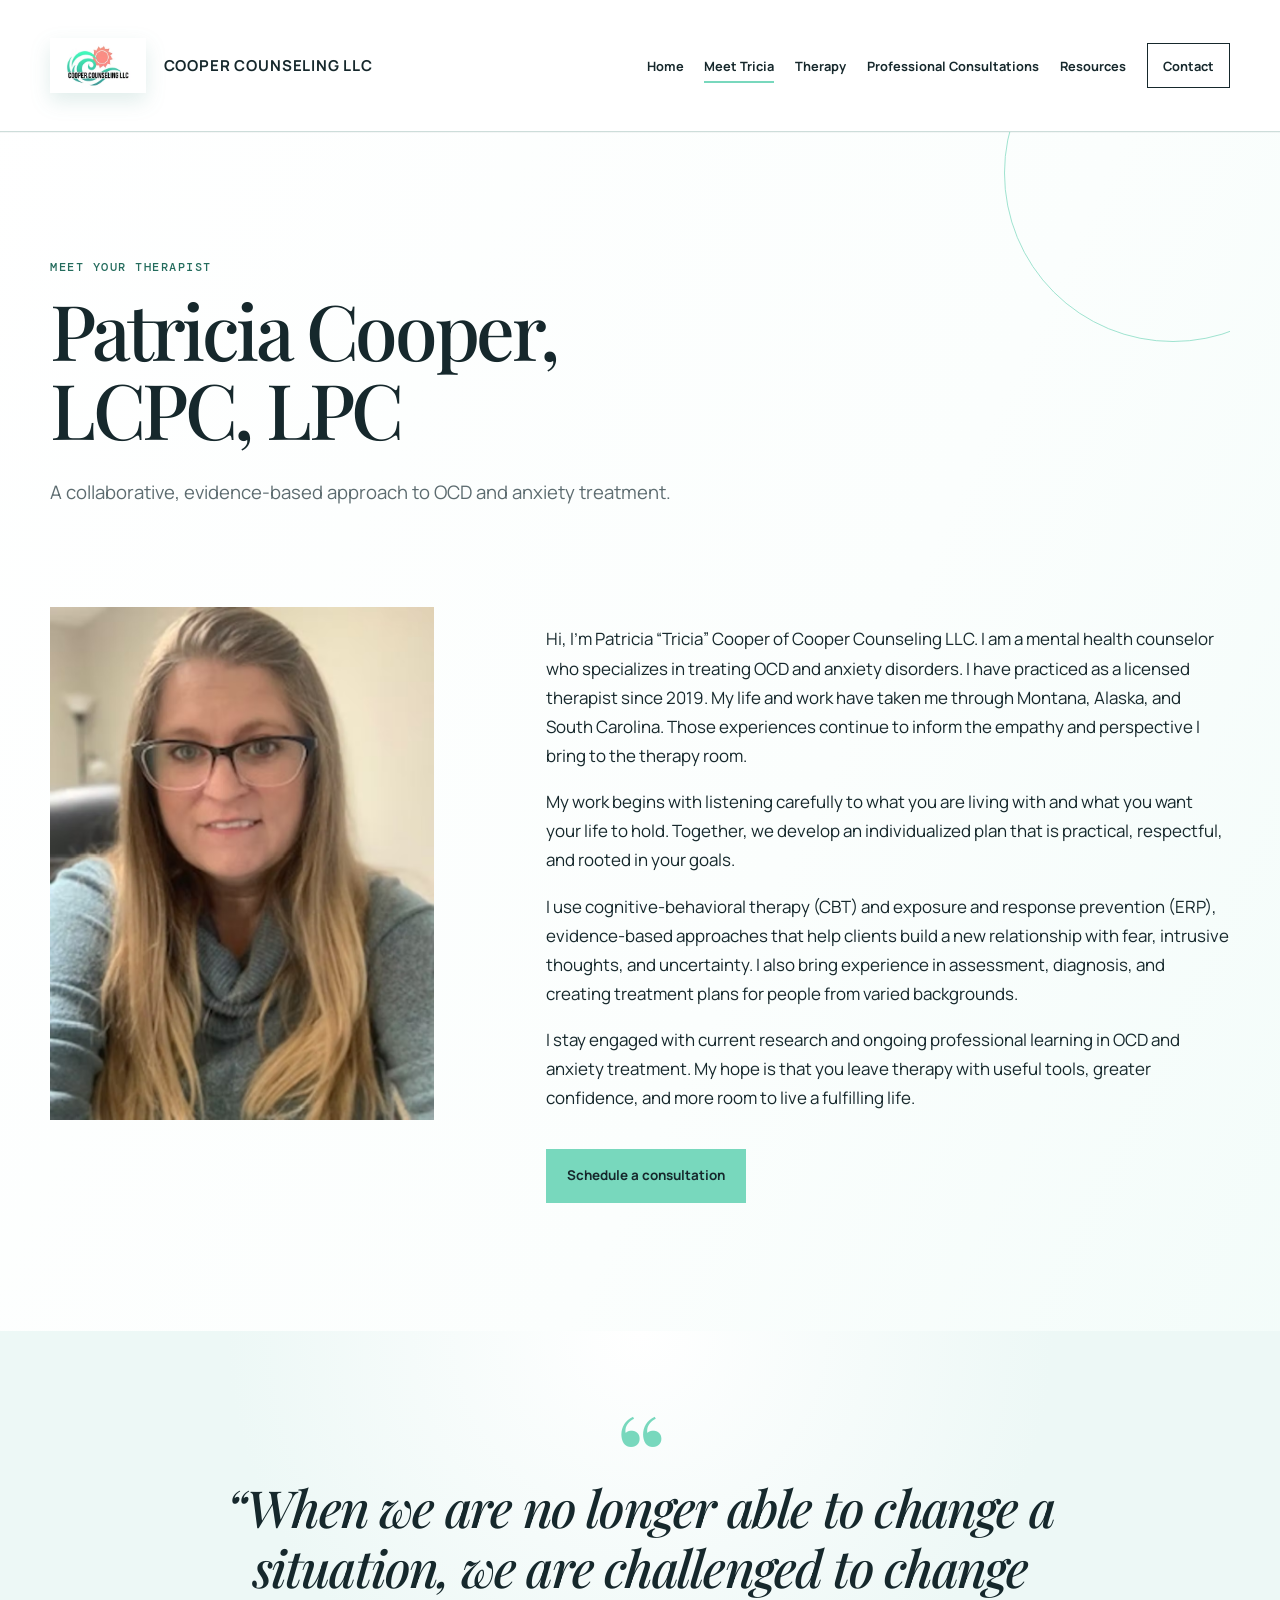
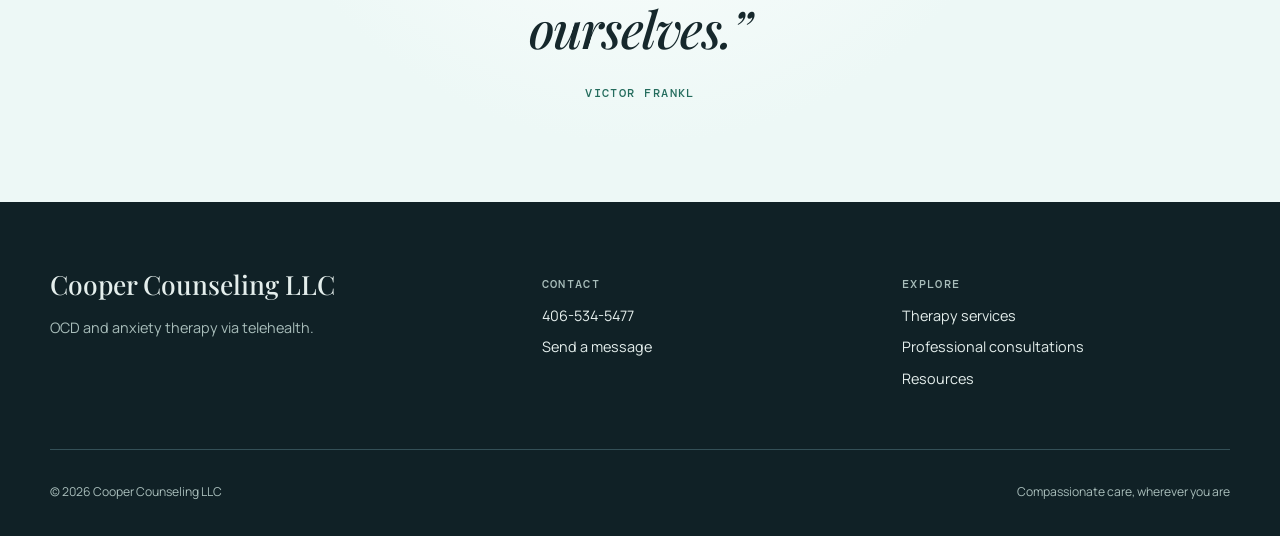
==== commit 3fa1e207: "Improve SEO entity metadata canonical routes and crawlability" ====
--- a/about.html
+++ b/about.html
@@ -1 +1,35 @@
-<!doctype html><html lang="en"><head><meta charset="utf-8"><meta name="viewport" content="width=device-width, initial-scale=1"><meta name="author" content="Patricia Cooper, LCPC, LPC"><meta name="description" content="Meet Patricia Cooper, LCPC, LPC, an OCD and anxiety therapist offering compassionate telehealth care."><title>Meet Tricia | Cooper Counseling LLC</title><link rel="canonical" href="https://www.coopercounselingsc.com/about.html"><meta property="og:url" content="https://www.coopercounselingsc.com/about.html"><link rel="icon" href="favicon.ico" sizes="any"><link rel="icon" type="image/png" sizes="48x48" href="assets/site-icons/favicon-48.png"><link rel="apple-touch-icon" href="assets/site-icons/apple-touch-icon.png"><link rel="manifest" href="site.webmanifest"><meta name="theme-color" content="#16282c"><link rel="stylesheet" href="styles.css"><script defer src="script.js"></script></head><body><a class="skip-link" href="#main">Skip to content</a><header class="site-header"><a class="brand" href="index.html" aria-label="Cooper Counseling LLC home"><img src="assets/current-brand/cooper-counseling-logo.avif" alt="Cooper Counseling LLC logo"><span>Cooper Counseling LLC</span></a><button class="menu-toggle" aria-expanded="false" aria-controls="primary-nav"><span></span><span></span><span></span><span class="sr-only">Menu</span></button><nav id="primary-nav" class="primary-nav" aria-label="Primary navigation"><a href="index.html">Home</a><a class="active" href="about.html">Meet Tricia</a><a href="services.html">Therapy</a><a href="professional-consultations.html">Professional Consultations</a><a href="resources.html">Resources</a><a class="nav-cta" href="contact.html">Contact</a></nav></header><main id="main"><section class="page-hero shell"><p class="eyebrow">Meet your therapist</p><h1>Patricia Cooper,<br>LCPC, LPC</h1><p class="lead">A collaborative, evidence-based approach to OCD and anxiety treatment.</p></section><section class="shell bio-layout"><img src="assets/current-brand/patricia-cooper.avif" alt="Patricia Cooper, LCPC, LPC"><div><p>Hi, I’m Tricia. I am a mental health counselor who specializes in treating OCD and anxiety disorders. I have practiced as a licensed therapist since 2019. My life and work have taken me through Montana, Alaska, and South Carolina. Those experiences continue to inform the empathy and perspective I bring to the therapy room.</p><p>My work begins with listening carefully to what you are living with and what you want your life to hold. Together, we develop an individualized plan that is practical, respectful, and rooted in your goals.</p><p>I use cognitive-behavioral therapy (CBT) and exposure and response prevention (ERP), evidence-based approaches that help clients build a new relationship with fear, intrusive thoughts, and uncertainty. I also bring experience in assessment, diagnosis, and creating treatment plans for people from varied backgrounds.</p><p>I stay engaged with current research and ongoing professional learning in OCD and anxiety treatment. My hope is that you leave therapy with useful tools, greater confidence, and more room to live a fulfilling life.</p><a class="button button-primary" href="contact.html">Schedule a consultation</a></div></section><section class="quote-block"><div class="shell"><p>“When we are no longer able to change a situation, we are challenged to change ourselves.”</p><cite>Victor Frankl</cite></div></section></main><footer class="site-footer"><div class="shell footer-grid"><div><a class="footer-brand" href="index.html">Cooper Counseling LLC</a><p>OCD and anxiety therapy via telehealth.</p></div><div><p class="footer-label">Contact</p><a href="tel:+14065345477">406-534-5477</a><a href="contact.html">Send a message</a></div><div><p class="footer-label">Explore</p><a href="services.html">Therapy services</a><a href="professional-consultations.html">Professional consultations</a><a href="resources.html">Resources</a></div></div><div class="shell footer-bottom"><p>© <span data-year></span> Cooper Counseling LLC</p><p>Compassionate care, wherever you are</p></div></footer></body></html>
+<!doctype html><html lang="en"><head>
+  <meta charset="utf-8">
+  <meta name="viewport" content="width=device-width, initial-scale=1">
+  <meta name="author" content="Alexander Scott">
+  <meta name="description" content="Meet Patricia &quot;Tricia&quot; Cooper, LCPC, LPC, the OCD and anxiety therapist at Cooper Counseling LLC. Learn about her approach and South Carolina history.">
+  <title>Patricia &quot;Tricia&quot; Cooper, LCPC, LPC | Cooper Counseling LLC</title>
+  <link rel="canonical" href="https://www.coopercounselingsc.com/about">
+  <meta property="og:type" content="website">
+  <meta property="og:site_name" content="Cooper Counseling LLC">
+  <meta property="og:locale" content="en_US">
+  <meta property="og:title" content="Patricia &quot;Tricia&quot; Cooper, LCPC, LPC | Cooper Counseling LLC">
+  <meta property="og:description" content="Meet Patricia &quot;Tricia&quot; Cooper, LCPC, LPC, the OCD and anxiety therapist at Cooper Counseling LLC. Learn about her approach and South Carolina history.">
+  <meta property="og:url" content="https://www.coopercounselingsc.com/about">
+  <meta property="og:image" content="https://www.coopercounselingsc.com/assets/site-icons/favicon-512.png">
+  <meta property="og:image:width" content="512">
+  <meta property="og:image:height" content="512">
+  <meta property="og:image:alt" content="Cooper Counseling LLC logo">
+  <meta name="twitter:card" content="summary">
+  <meta name="twitter:title" content="Patricia &quot;Tricia&quot; Cooper, LCPC, LPC | Cooper Counseling LLC">
+  <meta name="twitter:description" content="Meet Patricia &quot;Tricia&quot; Cooper, LCPC, LPC, the OCD and anxiety therapist at Cooper Counseling LLC. Learn about her approach and South Carolina history.">
+  <meta name="twitter:image" content="https://www.coopercounselingsc.com/assets/site-icons/favicon-512.png">
+  <meta name="twitter:image:alt" content="Cooper Counseling LLC logo">
+  <link rel="icon" href="/favicon.ico" sizes="any">
+  <link rel="icon" type="image/png" sizes="48x48" href="/assets/site-icons/favicon-48.png">
+  <link rel="apple-touch-icon" href="/assets/site-icons/apple-touch-icon.png">
+  <link rel="manifest" href="/site.webmanifest">
+  <meta name="theme-color" content="#16282c">
+  <link rel="preconnect" href="https://fonts.googleapis.com">
+  <link rel="preconnect" href="https://fonts.gstatic.com" crossorigin>
+  <link rel="stylesheet" href="https://fonts.googleapis.com/css2?family=DM+Mono:wght@400;500&amp;family=Manrope:wght@400;500;600;700&amp;family=Playfair+Display:ital,wght@0,500;0,600;1,500&amp;display=swap">
+
+  <link rel="stylesheet" href="/styles.css">
+  <script defer src="/script.js"></script>
+  <script type="application/ld+json">{"@context":"https://schema.org","@graph":[{"@type":"Organization","@id":"https://www.coopercounselingsc.com/#organization","name":"Cooper Counseling LLC","url":"https://www.coopercounselingsc.com/","logo":"https://www.coopercounselingsc.com/assets/site-icons/favicon-512.png","image":"https://www.coopercounselingsc.com/assets/current-brand/patricia-cooper.avif","telephone":"+1-406-534-5477","description":"Telehealth OCD and anxiety therapy, individual and family support, and professional consultations with Patricia Cooper."},{"@type":"Person","@id":"https://www.coopercounselingsc.com/#patricia-cooper","name":"Patricia Cooper","alternateName":"Tricia Cooper","url":"https://www.coopercounselingsc.com/about","image":"https://www.coopercounselingsc.com/assets/current-brand/patricia-cooper.avif","jobTitle":"Mental health counselor","description":"Patricia \"Tricia\" Cooper, LCPC, LPC, specializes in OCD and anxiety treatment.","worksFor":{"@id":"https://www.coopercounselingsc.com/#organization"},"knowsAbout":["Obsessive-compulsive disorder","Anxiety","Exposure and Response Prevention","Cognitive-Behavioral Therapy","Inference-Based Cognitive Behavioral Therapy","Acceptance and Commitment Therapy"]},{"@type":"WebSite","@id":"https://www.coopercounselingsc.com/#website","url":"https://www.coopercounselingsc.com/","name":"Cooper Counseling LLC","publisher":{"@id":"https://www.coopercounselingsc.com/#organization"},"inLanguage":"en-US","creator":{"@id":"https://www.coopercounselingsc.com/#developer"}},{"@type":"Person","@id":"https://www.coopercounselingsc.com/#developer","name":"Alexander Scott","description":"Website developer"},{"@type":"AboutPage","@id":"https://www.coopercounselingsc.com/about#webpage","url":"https://www.coopercounselingsc.com/about","name":"Patricia \"Tricia\" Cooper, LCPC, LPC | Cooper Counseling LLC","description":"Meet Patricia \"Tricia\" Cooper, LCPC, LPC, the OCD and anxiety therapist at Cooper Counseling LLC. Learn about her approach and South Carolina history.","isPartOf":{"@id":"https://www.coopercounselingsc.com/#website"},"about":[{"@id":"https://www.coopercounselingsc.com/#organization"},{"@id":"https://www.coopercounselingsc.com/#patricia-cooper"}],"publisher":{"@id":"https://www.coopercounselingsc.com/#organization"},"inLanguage":"en-US","mainEntity":{"@id":"https://www.coopercounselingsc.com/#patricia-cooper"}}]}</script>
+</head><body><a class="skip-link" href="#main">Skip to content</a><header class="site-header"><a class="brand" href="/" aria-label="Cooper Counseling LLC home"><img src="assets/current-brand/cooper-counseling-logo.avif" alt="Cooper Counseling LLC logo" width="284" height="160" decoding="async"><span>Cooper Counseling LLC</span></a><button class="menu-toggle" aria-expanded="false" aria-controls="primary-nav"><span></span><span></span><span></span><span class="sr-only">Menu</span></button><nav id="primary-nav" class="primary-nav" aria-label="Primary navigation"><a href="/">Home</a><a class="active" aria-current="page" href="/about">Meet Tricia</a><a href="/services">Therapy</a><a href="/professional-consultations">Professional Consultations</a><a href="/resources">Resources</a><a class="nav-cta" href="/contact">Contact</a></nav></header><main id="main"><section class="page-hero shell"><p class="eyebrow">Meet your therapist</p><h1>Patricia Cooper,<br>LCPC, LPC</h1><p class="lead">A collaborative, evidence-based approach to OCD and anxiety treatment.</p></section><section class="shell bio-layout"><img src="assets/current-brand/patricia-cooper.avif" alt="Patricia Cooper, LCPC, LPC" width="825" height="1100" decoding="async"><div><p>Hi, I’m Patricia “Tricia” Cooper of Cooper Counseling LLC. I am a mental health counselor who specializes in treating OCD and anxiety disorders. I have practiced as a licensed therapist since 2019. My life and work have taken me through Montana, Alaska, and South Carolina. Those experiences continue to inform the empathy and perspective I bring to the therapy room.</p><p>My work begins with listening carefully to what you are living with and what you want your life to hold. Together, we develop an individualized plan that is practical, respectful, and rooted in your goals.</p><p>I use cognitive-behavioral therapy (CBT) and exposure and response prevention (ERP), evidence-based approaches that help clients build a new relationship with fear, intrusive thoughts, and uncertainty. I also bring experience in assessment, diagnosis, and creating treatment plans for people from varied backgrounds.</p><p>I stay engaged with current research and ongoing professional learning in OCD and anxiety treatment. My hope is that you leave therapy with useful tools, greater confidence, and more room to live a fulfilling life.</p><a class="button button-primary" href="/contact">Schedule a consultation</a></div></section><section class="quote-block"><div class="shell"><p>“When we are no longer able to change a situation, we are challenged to change ourselves.”</p><cite>Victor Frankl</cite></div></section></main><footer class="site-footer"><div class="shell footer-grid"><div><a class="footer-brand" href="/">Cooper Counseling LLC</a><p>OCD and anxiety therapy via telehealth.</p></div><div><p class="footer-label">Contact</p><a href="tel:+14065345477">406-534-5477</a><a href="/contact">Send a message</a></div><div><p class="footer-label">Explore</p><a href="/services">Therapy services</a><a href="/professional-consultations">Professional consultations</a><a href="/resources">Resources</a></div></div><div class="shell footer-bottom"><p>© <span data-year></span> Cooper Counseling LLC</p><p>Compassionate care, wherever you are</p></div></footer></body></html>
--- a/styles.css
+++ b/styles.css
@@ -1,7 +1,6 @@
-@import url('https://fonts.googleapis.com/css2?family=DM+Mono:wght@400;500&family=Manrope:wght@400;500;600;700&family=Playfair+Display:ital,wght@0,500;0,600;1,500&display=swap');
 
-:root{--ink:#16282c;--muted:#5d6c70;--mint:#78d8bd;--deep-mint:#2d8976;--mist:#edf8f6;--pearl:#f8fbfa;--line:#cdddda;--white:#fff;--shell:1180px;--serif:'Playfair Display',Georgia,serif;--sans:Manrope,Arial,sans-serif;--mono:'DM Mono',monospace}*{box-sizing:border-box}html{scroll-behavior:smooth}body{margin:0;background:var(--white);color:var(--ink);font:400 1rem/1.72 var(--sans)}a{color:inherit}img{display:block;max-width:100%}.shell{width:min(var(--shell),calc(100% - 3rem));margin-inline:auto}.sr-only{position:absolute;width:1px;height:1px;margin:-1px;clip:rect(0,0,0,0);overflow:hidden}.skip-link{position:absolute;left:1rem;top:-5rem;background:var(--ink);color:#fff;padding:.65rem 1rem;z-index:30}.skip-link:focus{top:1rem}.site-header{min-height:106px;width:min(1360px,100%);padding:1rem max(2rem,calc((100% - var(--shell))/2));display:flex;align-items:center;justify-content:space-between;gap:2rem;border-bottom:1px solid var(--line);background:rgba(255,255,255,.96);position:relative;z-index:10}.brand{display:flex;align-items:center;gap:.8rem;text-decoration:none;font-weight:700;font-size:.84rem;letter-spacing:.04em;text-transform:uppercase}.brand img{width:57px;height:48px;object-fit:contain}.primary-nav{display:flex;align-items:center;gap:1.3rem;font-size:.8rem;font-weight:700}.primary-nav>a{text-decoration:none;padding:.4rem 0;position:relative}.primary-nav>a:not(.nav-cta)::after{content:"";height:2px;width:0;background:var(--mint);position:absolute;left:0;bottom:0;transition:width .2s}.primary-nav>a:hover::after,.primary-nav .active:not(.nav-cta)::after{width:100%}.nav-cta{padding:.65rem .95rem!important;border:1px solid var(--ink)}.nav-cta:hover,.nav-cta.active{background:var(--ink);color:#fff}.menu-toggle{display:none;background:none;border:0;padding:.5rem}.menu-toggle span:not(.sr-only){display:block;width:24px;height:2px;background:var(--ink);margin:5px}.hero{position:relative;min-height:650px;display:grid;align-items:center;overflow:hidden}.hero-image{position:absolute;inset:0;background:linear-gradient(90deg,rgba(12,37,38,.72),rgba(13,42,42,.31)),url('assets/current-brand/old-pier-hero.avif') center/cover}.hero-content{position:relative;color:#fff;padding:8rem 0 5rem;max-width:var(--shell)}.eyebrow{margin:0 0 1rem;color:var(--deep-mint);font:500 .73rem/1.2 var(--mono);letter-spacing:.13em;text-transform:uppercase}.hero .eyebrow{color:#b4f1dd}.hero h1,.page-hero h1{max-width:780px;margin:0;font:500 clamp(3rem,6vw,5.7rem)/1.03 var(--serif);letter-spacing:-.045em}.hero-copy{font-size:1.16rem;max-width:580px;margin:1.6rem 0 2.2rem}.button-row{display:flex;align-items:center;gap:1.25rem;flex-wrap:wrap}.button{display:inline-flex;align-items:center;justify-content:center;gap:.6rem;text-decoration:none;padding:.9rem 1.25rem;border:1px solid transparent;font-size:.84rem;font-weight:700;transition:transform .2s,background .2s}.button:hover{transform:translateY(-2px)}.button-primary{background:var(--mint);border-color:var(--mint);color:var(--ink)}.button-primary:hover{background:#9ce8d0;border-color:#9ce8d0}.button-quiet{border-color:rgba(255,255,255,.6);color:#fff}.button-light{background:#fff;color:var(--ink)}.intro{padding:9rem 0;display:grid;grid-template-columns:.86fr 1.14fr;gap:9rem}.intro h2,.section-heading h2,.feature-copy h2,.process h2,.treatment h2,.cta-panel h2,.resource-note h2{font:500 clamp(2.25rem,4vw,4rem)/1.08 var(--serif);letter-spacing:-.04em;margin:0}.intro>div:last-child{font-size:1.08rem}.text-link{font-weight:700;text-decoration:none;border-bottom:1px solid var(--ink);padding-bottom:.25rem}.soft-section{background:var(--mist);padding:7rem 0}.section-heading{max-width:660px;margin-bottom:3.4rem}.section-heading>p:last-child{color:var(--muted);font-size:1.03rem}.service-grid{display:grid;grid-template-columns:repeat(3,1fr);gap:1px;background:var(--line);border:1px solid var(--line)}.service-card{background:var(--mist);padding:2.2rem;min-height:270px;display:flex;flex-direction:column}.service-card h3{font:500 1.7rem/1.15 var(--serif);margin:.45rem 0 1rem}.service-card p:not(.service-number){color:var(--muted);margin:0 0 1.3rem}.service-card a{margin-top:auto;font-size:.84rem;font-weight:700;text-decoration:none}.service-number{font:500 .72rem var(--mono);color:var(--deep-mint);margin:0}.split-feature{padding:8rem 0;display:grid;grid-template-columns:1fr 1fr;align-items:center;gap:7rem}.split-feature img{width:100%;max-height:580px;object-fit:cover;object-position:center}.feature-copy p:not(.eyebrow){font-size:1.08rem;color:var(--muted)}.resource-strip{background:var(--ink);color:#fff;padding:4.4rem 0}.strip-layout{display:flex;align-items:center;justify-content:space-between;gap:2rem}.strip-layout h2{font:500 clamp(2rem,3vw,3.2rem)/1.1 var(--serif);margin:0;max-width:580px}.site-footer{background:#102126;color:#e4eeec;padding:4rem 0 1.3rem;font-size:.9rem}.footer-grid{display:grid;grid-template-columns:1.4fr 1fr 1fr;gap:2rem;padding-bottom:3.2rem}.footer-brand{display:block;font:500 1.65rem var(--serif);text-decoration:none}.footer-grid p{color:#a9bebb}.footer-grid a:not(.footer-brand){display:block;margin:.42rem 0;text-decoration:none}.footer-label{font:500 .72rem var(--mono)!important;letter-spacing:.12em;text-transform:uppercase}.footer-bottom{border-top:1px solid #345057;padding-top:1.2rem;display:flex;justify-content:space-between;color:#a9bebb;font-size:.76rem}.page-hero{padding:8rem 0 5rem}.page-hero .lead{max-width:650px;color:var(--muted);font-size:1.16rem;margin-top:1.8rem}.bio-layout{display:grid;grid-template-columns:minmax(280px,.72fr) 1.28fr;gap:7rem;padding-bottom:8rem}.bio-layout img{width:100%;max-height:650px;object-fit:cover}.bio-layout>div{font-size:1.06rem}.bio-layout .button{margin-top:1.2rem}.quote-block{background:var(--mist);padding:6rem 0;text-align:center}.quote-block p{max-width:900px;margin:0 auto 1.25rem;font:italic 500 clamp(2rem,4vw,3.8rem)/1.18 var(--serif);letter-spacing:-.035em}.quote-block cite{font:500 .75rem var(--mono);color:var(--deep-mint);letter-spacing:.12em;text-transform:uppercase;font-style:normal}.process{padding:3rem 0 6rem;display:grid;grid-template-columns:.8fr 1.2fr;gap:8rem}.process p{font-size:1.05rem}.treatment{padding:6.5rem 0;max-width:880px}.treatment>p:not(.eyebrow){font-size:1.1rem;color:var(--muted)}.two-column{display:grid;grid-template-columns:1fr 1fr;gap:7rem;max-width:none}.cta-panel{margin:1rem auto 8rem;background:#d8f0e9;padding:3.5rem;display:flex;align-items:center;justify-content:space-between;gap:2rem}.professional-hero{min-height:570px}.resource-list{display:grid;grid-template-columns:1fr 1fr;gap:1.5rem;padding-bottom:7rem}.resource-list article{border:1px solid var(--line);padding:3rem}.resource-list h2{font:500 2.3rem var(--serif);margin:.2rem 0 1rem}.resource-list p:not(.eyebrow){color:var(--muted);min-height:145px}.resource-note{background:var(--mist);padding:5.5rem 0}.resource-note p:last-child{max-width:780px;font-size:1.05rem;color:var(--muted)}.contact-layout{padding:7.5rem 0;display:grid;grid-template-columns:.9fr 1.1fr;gap:7rem}.contact-layout h1{font:500 clamp(3rem,5vw,5rem)/1.04 var(--serif);letter-spacing:-.04em;margin:0}.contact-layout .lead{font-size:1.1rem}.contact-layout .lead a{font-weight:700}.contact-note{border-left:3px solid var(--mint);padding:.3rem 0 .3rem 1rem;margin-top:1.7rem;color:var(--muted);font-size:.88rem}.contact-note p{margin:0}.contact-form{padding:2.2rem;background:var(--mist)}.contact-form label{display:block;font-size:.8rem;font-weight:700;margin-bottom:1.25rem}.field-row{display:grid;grid-template-columns:1fr 1fr;gap:1rem}.contact-form input,.contact-form select,.contact-form textarea{display:block;width:100%;margin-top:.45rem;border:1px solid #b8cbc7;background:#fff;color:var(--ink);padding:.8rem;font:400 1rem var(--sans)}.contact-form input:focus,.contact-form select:focus,.contact-form textarea:focus{outline:3px solid rgba(120,216,189,.45);border-color:var(--deep-mint)}.form-guidance{font-size:.78rem;color:var(--muted);margin-top:-.5rem}.form-status{min-height:1.5rem;margin:.9rem 0 0;font-weight:700;font-size:.88rem}.form-status.error{color:#9b2134}.form-status.success{color:#176a56}
-@media(max-width:900px){.site-header{padding-inline:1.5rem}.menu-toggle{display:block}.primary-nav{display:none;position:absolute;top:100%;left:0;right:0;background:#fff;padding:1.4rem 1.5rem 1.8rem;border-bottom:1px solid var(--line);flex-direction:column;align-items:stretch;gap:1rem}.primary-nav.open{display:flex}.nav-cta{text-align:center}.hero{min-height:590px}.intro,.split-feature,.bio-layout,.contact-layout{grid-template-columns:1fr;gap:3rem}.intro{padding:6rem 0}.split-feature{padding:5rem 0}.split-feature img{max-height:470px}.process{grid-template-columns:1fr;gap:1.5rem}.two-column{grid-template-columns:1fr;gap:1.5rem}.footer-grid{grid-template-columns:1fr 1fr}.resource-list{grid-template-columns:1fr}.resource-list p:not(.eyebrow){min-height:0}.contact-layout{padding:5.5rem 0}}@media(max-width:620px){.shell{width:min(100% - 2.25rem,var(--shell))}.site-header{min-height:82px;padding-inline:1.1rem}.brand span{display:none}.brand img{width:54px}.hero-content{padding:7rem 0 4rem}.hero h1,.page-hero h1{font-size:clamp(2.75rem,13vw,4.2rem)}.service-grid{grid-template-columns:1fr}.service-card{min-height:220px}.strip-layout,.cta-panel{align-items:flex-start;flex-direction:column}.footer-grid{grid-template-columns:1fr;gap:1.2rem}.footer-bottom{display:block}.page-hero{padding:5rem 0 3.5rem}.bio-layout{padding-bottom:5rem}.field-row{grid-template-columns:1fr}.contact-form{padding:1.35rem}.resource-list article{padding:2rem}.soft-section{padding:5rem 0}}
+:root{--ink:#16282c;--muted:#5d6c70;--mint:#78d8bd;--deep-mint:#2d8976;--mist:#edf8f6;--pearl:#f8fbfa;--line:#cdddda;--white:#fff;--shell:1180px;--serif:'Playfair Display',Georgia,serif;--sans:Manrope,Arial,sans-serif;--mono:'DM Mono',monospace}*{box-sizing:border-box}html{scroll-behavior:smooth}body{margin:0;background:var(--white);color:var(--ink);font:400 1rem/1.72 var(--sans)}a{color:inherit}img{display:block;max-width:100%}.shell{width:min(var(--shell),calc(100% - 3rem));margin-inline:auto}.sr-only{position:absolute;width:1px;height:1px;margin:-1px;clip:rect(0,0,0,0);overflow:hidden}.skip-link{position:absolute;left:1rem;top:-5rem;background:var(--ink);color:#fff;padding:.65rem 1rem;z-index:30}.skip-link:focus{top:1rem}.site-header{min-height:106px;width:min(1360px,100%);padding:1rem max(2rem,calc((100% - var(--shell))/2));display:flex;align-items:center;justify-content:space-between;gap:2rem;border-bottom:1px solid var(--line);background:rgba(255,255,255,.96);position:relative;z-index:10}.brand{display:flex;align-items:center;gap:.8rem;text-decoration:none;font-weight:700;font-size:.84rem;letter-spacing:.04em;text-transform:uppercase}.brand img{width:57px;height:48px;object-fit:contain}.primary-nav{display:flex;align-items:center;gap:1.3rem;font-size:.8rem;font-weight:700}.primary-nav>a{text-decoration:none;padding:.4rem 0;position:relative}.primary-nav>a:not(.nav-cta)::after{content:"";height:2px;width:0;background:var(--mint);position:absolute;left:0;bottom:0;transition:width .2s}.primary-nav>a:hover::after,.primary-nav .active:not(.nav-cta)::after{width:100%}.nav-cta{padding:.65rem .95rem!important;border:1px solid var(--ink)}.nav-cta:hover,.nav-cta.active{background:var(--ink);color:#fff}.menu-toggle{display:none;background:none;border:0;padding:.5rem}.menu-toggle span:not(.sr-only){display:block;width:24px;height:2px;background:var(--ink);margin:5px}.hero{position:relative;min-height:650px;display:grid;align-items:center;overflow:hidden}.hero-image{position:absolute;inset:0;background:linear-gradient(90deg,rgba(12,37,38,.72),rgba(13,42,42,.31)),url('assets/current-brand/old-pier-hero.avif') center/cover}.hero-content{position:relative;color:#fff;padding:8rem 0 5rem;max-width:var(--shell)}.eyebrow{margin:0 0 1rem;color:var(--deep-mint);font:500 .73rem/1.2 var(--mono);letter-spacing:.13em;text-transform:uppercase}.hero .eyebrow{color:#b4f1dd}.hero h1,.page-hero h1{max-width:780px;margin:0;font:500 clamp(3rem,6vw,5.7rem)/1.03 var(--serif);letter-spacing:-.045em}.hero-copy{font-size:1.16rem;max-width:580px;margin:1.6rem 0 2.2rem}.button-row{display:flex;align-items:center;gap:1.25rem;flex-wrap:wrap}.button{display:inline-flex;align-items:center;justify-content:center;gap:.6rem;text-decoration:none;padding:.9rem 1.25rem;border:1px solid transparent;font-size:.84rem;font-weight:700;transition:transform .2s,background .2s}.button:hover{transform:translateY(-2px)}.button-primary{background:var(--mint);border-color:var(--mint);color:var(--ink)}.button-primary:hover{background:#9ce8d0;border-color:#9ce8d0}.button-quiet{border-color:rgba(255,255,255,.6);color:#fff}.button-light{background:#fff;color:var(--ink)}.intro{padding:9rem 0;display:grid;grid-template-columns:.86fr 1.14fr;gap:9rem}.intro h2,.section-heading h2,.feature-copy h2,.process h2,.treatment h2,.cta-panel h2,.resource-note h2{font:500 clamp(2.25rem,4vw,4rem)/1.08 var(--serif);letter-spacing:-.04em;margin:0}.intro>div:last-child{font-size:1.08rem}.text-link{font-weight:700;text-decoration:none;border-bottom:1px solid var(--ink);padding-bottom:.25rem}.soft-section{background:var(--mist);padding:7rem 0}.section-heading{max-width:660px;margin-bottom:3.4rem}.section-heading>p:last-child{color:var(--muted);font-size:1.03rem}.service-grid{display:grid;grid-template-columns:repeat(3,1fr);gap:1px;background:var(--line);border:1px solid var(--line)}.service-card{background:var(--mist);padding:2.2rem;min-height:270px;display:flex;flex-direction:column}.service-card h3{font:500 1.7rem/1.15 var(--serif);margin:.45rem 0 1rem}.service-card p:not(.service-number){color:var(--muted);margin:0 0 1.3rem}.service-card a{margin-top:auto;font-size:.84rem;font-weight:700;text-decoration:none}.service-number{font:500 .72rem var(--mono);color:var(--deep-mint);margin:0}.split-feature{padding:8rem 0;display:grid;grid-template-columns:1fr 1fr;align-items:center;gap:7rem}.split-feature img{width:100%;max-height:580px;object-fit:cover;object-position:center}.feature-copy p:not(.eyebrow){font-size:1.08rem;color:var(--muted)}.resource-strip{background:var(--ink);color:#fff;padding:4.4rem 0}.strip-layout{display:flex;align-items:center;justify-content:space-between;gap:2rem}.strip-layout h2{font:500 clamp(2rem,3vw,3.2rem)/1.1 var(--serif);margin:0;max-width:580px}.site-footer{background:#102126;color:#e4eeec;padding:4rem 0 1.3rem;font-size:.9rem}.footer-grid{display:grid;grid-template-columns:1.4fr 1fr 1fr;gap:2rem;padding-bottom:3.2rem}.footer-brand{display:block;font:500 1.65rem var(--serif);text-decoration:none}.footer-grid p{color:#a9bebb}.footer-grid a:not(.footer-brand){display:block;margin:.42rem 0;text-decoration:none}.footer-label{font:500 .72rem var(--mono)!important;letter-spacing:.12em;text-transform:uppercase}.footer-bottom{border-top:1px solid #345057;padding-top:1.2rem;display:flex;justify-content:space-between;color:#a9bebb;font-size:.76rem}.page-hero{padding:8rem 0 5rem}.page-hero .lead{max-width:650px;color:var(--muted);font-size:1.16rem;margin-top:1.8rem}.bio-layout{display:grid;grid-template-columns:minmax(280px,.72fr) 1.28fr;gap:7rem;padding-bottom:8rem}.bio-layout img{width:100%;max-height:650px;object-fit:cover}.bio-layout>div{font-size:1.06rem}.bio-layout .button{margin-top:1.2rem}.quote-block{background:var(--mist);padding:6rem 0;text-align:center}.quote-block p{max-width:900px;margin:0 auto 1.25rem;font:italic 500 clamp(2rem,4vw,3.8rem)/1.18 var(--serif);letter-spacing:-.035em}.quote-block cite{font:500 .75rem var(--mono);color:var(--deep-mint);letter-spacing:.12em;text-transform:uppercase;font-style:normal}.process{padding:3rem 0 6rem;display:grid;grid-template-columns:.8fr 1.2fr;gap:8rem}.process p{font-size:1.05rem}.treatment{padding:6.5rem 0;max-width:880px}.treatment>p:not(.eyebrow){font-size:1.1rem;color:var(--muted)}.two-column{display:grid;grid-template-columns:1fr 1fr;gap:7rem;max-width:none}.cta-panel{margin:1rem auto 8rem;background:#d8f0e9;padding:3.5rem;display:flex;align-items:center;justify-content:space-between;gap:2rem}.professional-hero{min-height:570px}.resource-list{display:grid;grid-template-columns:1fr 1fr;gap:1.5rem;padding-bottom:7rem}.resource-list article{border:1px solid var(--line);padding:3rem}.resource-list h2{font:500 2.3rem var(--serif);margin:.2rem 0 1rem}.resource-list p:not(.eyebrow){color:var(--muted);min-height:145px}.resource-note{background:var(--mist);padding:5.5rem 0}.resource-note p:last-child{max-width:780px;font-size:1.05rem;color:var(--muted)}.contact-layout{padding:7.5rem 0;display:grid;grid-template-columns:.9fr 1.1fr;gap:7rem}.contact-layout h1{font:500 clamp(3rem,5vw,5rem)/1.04 var(--serif);letter-spacing:-.04em;margin:0}.contact-layout .lead{font-size:1.1rem}.contact-layout .lead a{font-weight:700}.contact-note{border-left:3px solid var(--mint);padding:.3rem 0 .3rem 1rem;margin-top:1.7rem;color:var(--muted);font-size:.88rem}.contact-note p{margin:0}.contact-form{padding:2.2rem;background:var(--mist);min-width:0;overflow:hidden}.contact-form [data-secure-form]{width:100%;min-width:0}.contact-note-crisis{border-left-color:#a53c4c;background:#fff4f4;color:var(--ink);padding:.85rem 1rem;font-size:.95rem}.contact-note-crisis strong{color:#7f2434}
+@media(max-width:900px){.site-header{padding-inline:1.5rem}.menu-toggle{display:block}.primary-nav{display:none;position:absolute;top:100%;left:0;right:0;background:#fff;padding:1.4rem 1.5rem 1.8rem;border-bottom:1px solid var(--line);flex-direction:column;align-items:stretch;gap:1rem}.primary-nav.open{display:flex}.nav-cta{text-align:center}.hero{min-height:590px}.intro,.split-feature,.bio-layout,.contact-layout{grid-template-columns:1fr;gap:3rem}.intro{padding:6rem 0}.split-feature{padding:5rem 0}.split-feature img{max-height:470px}.process{grid-template-columns:1fr;gap:1.5rem}.two-column{grid-template-columns:1fr;gap:1.5rem}.footer-grid{grid-template-columns:1fr 1fr}.resource-list{grid-template-columns:1fr}.resource-list p:not(.eyebrow){min-height:0}.contact-layout{padding:5.5rem 0}}@media(max-width:620px){.shell{width:min(100% - 2.25rem,var(--shell))}.site-header{min-height:82px;padding-inline:1.1rem}.brand span{display:none}.brand img{width:54px}.hero-content{padding:7rem 0 4rem}.hero h1,.page-hero h1{font-size:clamp(2.75rem,13vw,4.2rem)}.service-grid{grid-template-columns:1fr}.service-card{min-height:220px}.strip-layout,.cta-panel{align-items:flex-start;flex-direction:column}.footer-grid{grid-template-columns:1fr;gap:1.2rem}.footer-bottom{display:block}.page-hero{padding:5rem 0 3.5rem}.bio-layout{padding-bottom:5rem}.contact-form{padding:1.35rem}.resource-list article{padding:2rem}.soft-section{padding:5rem 0}}
 
 /* Elevated editorial details */
 body{background:linear-gradient(115deg,#fff 0%,#fbfefd 52%,#effbf8 100%)}
@@ -20,7 +19,6 @@
 .quote-block{background:radial-gradient(circle at 50% 0,#fff 0%,var(--mist) 52%)}.quote-block p::before{content:"“";display:block;color:var(--mint);font:600 7rem/.45 var(--serif)}
 .cta-panel{background:linear-gradient(118deg,#d8f0e9,#d4f7ed);border-left:5px solid var(--deep-mint);box-shadow:0 22px 45px rgba(31,86,77,.1)}
 .contact-form{box-shadow:0 18px 50px rgba(31,86,77,.11);border-top:4px solid var(--mint)}
-.form-honeypot{position:absolute!important;left:-10000px!important;width:1px!important;height:1px!important;overflow:hidden!important}.contact-form button:disabled{cursor:wait;opacity:.7}
 .resource-list article{transition:transform .3s ease,box-shadow .3s ease}.resource-list article:hover{transform:translateY(-6px);box-shadow:0 18px 38px rgba(31,86,77,.12)}
 [data-reveal]{opacity:0;transform:translateY(22px);transition:opacity .65s ease,transform .65s cubic-bezier(.2,.7,.2,1)}[data-reveal].is-visible{opacity:1;transform:translateY(0)}
 @keyframes hero-breathe{to{transform:scale(1.09) translateX(-.5%)}}@media(prefers-reduced-motion:reduce){*,*::before,*::after{scroll-behavior:auto!important;animation-duration:.01ms!important;transition-duration:.01ms!important}}
@@ -34,3 +32,9 @@
 .audience-section{padding-block:7rem}.audience-grid{display:grid;grid-template-columns:repeat(3,1fr);gap:1.25rem}.audience-card{position:relative;min-height:285px;padding:2.2rem;background:rgba(255,255,255,.86);border:1px solid rgba(45,137,118,.18);box-shadow:0 16px 35px rgba(31,86,77,.07);transition:transform .3s ease,box-shadow .3s ease}.audience-card:hover{transform:translateY(-6px);box-shadow:0 22px 44px rgba(31,86,77,.13)}.audience-card h3{margin:.5rem 0 1rem;font:500 1.7rem/1.15 var(--serif)}.audience-card p:not(.service-number){margin:0;color:var(--muted)}.support-note{max-width:920px;margin:1.6rem auto 0;padding:1.2rem 1.45rem;background:rgba(255,255,255,.72);border-left:4px solid var(--deep-mint);color:var(--muted)}.support-note strong{color:var(--ink)}.treatment-feature{position:relative}.treatment-feature::before{content:"I-CBT";position:absolute;right:0;top:2.5rem;color:rgba(45,137,118,.08);font:600 clamp(5rem,14vw,10rem)/1 var(--serif);letter-spacing:-.07em;pointer-events:none}.treatment-feature>*{position:relative}.deep-section{position:relative;overflow:hidden;padding:1rem 0;background:linear-gradient(120deg,#102126,#1d4745 60%,#2b7468);color:#fff}.deep-section::after{content:"ACT";position:absolute;right:-.03em;bottom:-.2em;color:rgba(255,255,255,.055);font:600 clamp(8rem,22vw,17rem)/1 var(--serif);letter-spacing:-.08em;pointer-events:none}.deep-section .treatment{position:relative;z-index:1}.deep-section .eyebrow{color:#b4f1dd}.deep-section .treatment>p:not(.eyebrow){color:#dceae7}
 @media(max-width:900px){.audience-grid{grid-template-columns:1fr}.audience-card{min-height:0}.treatment-feature::before{top:1rem}}
 @media(max-width:620px){.audience-section{padding-block:5rem}.audience-card{padding:1.7rem}.support-note{margin-top:1.25rem}.deep-section{padding:0}.treatment-feature::before{font-size:4.5rem}}
+
+/* Intrinsic dimensions reserve space without changing the portrait layout. */
+.split-feature img,.bio-layout img{height:auto}
+/* Improve small-text contrast while retaining the existing mint palette. */
+.eyebrow,.service-number,.quote-block cite{color:#246c5d}
+.resource-strip .eyebrow{color:#b4f1dd}
